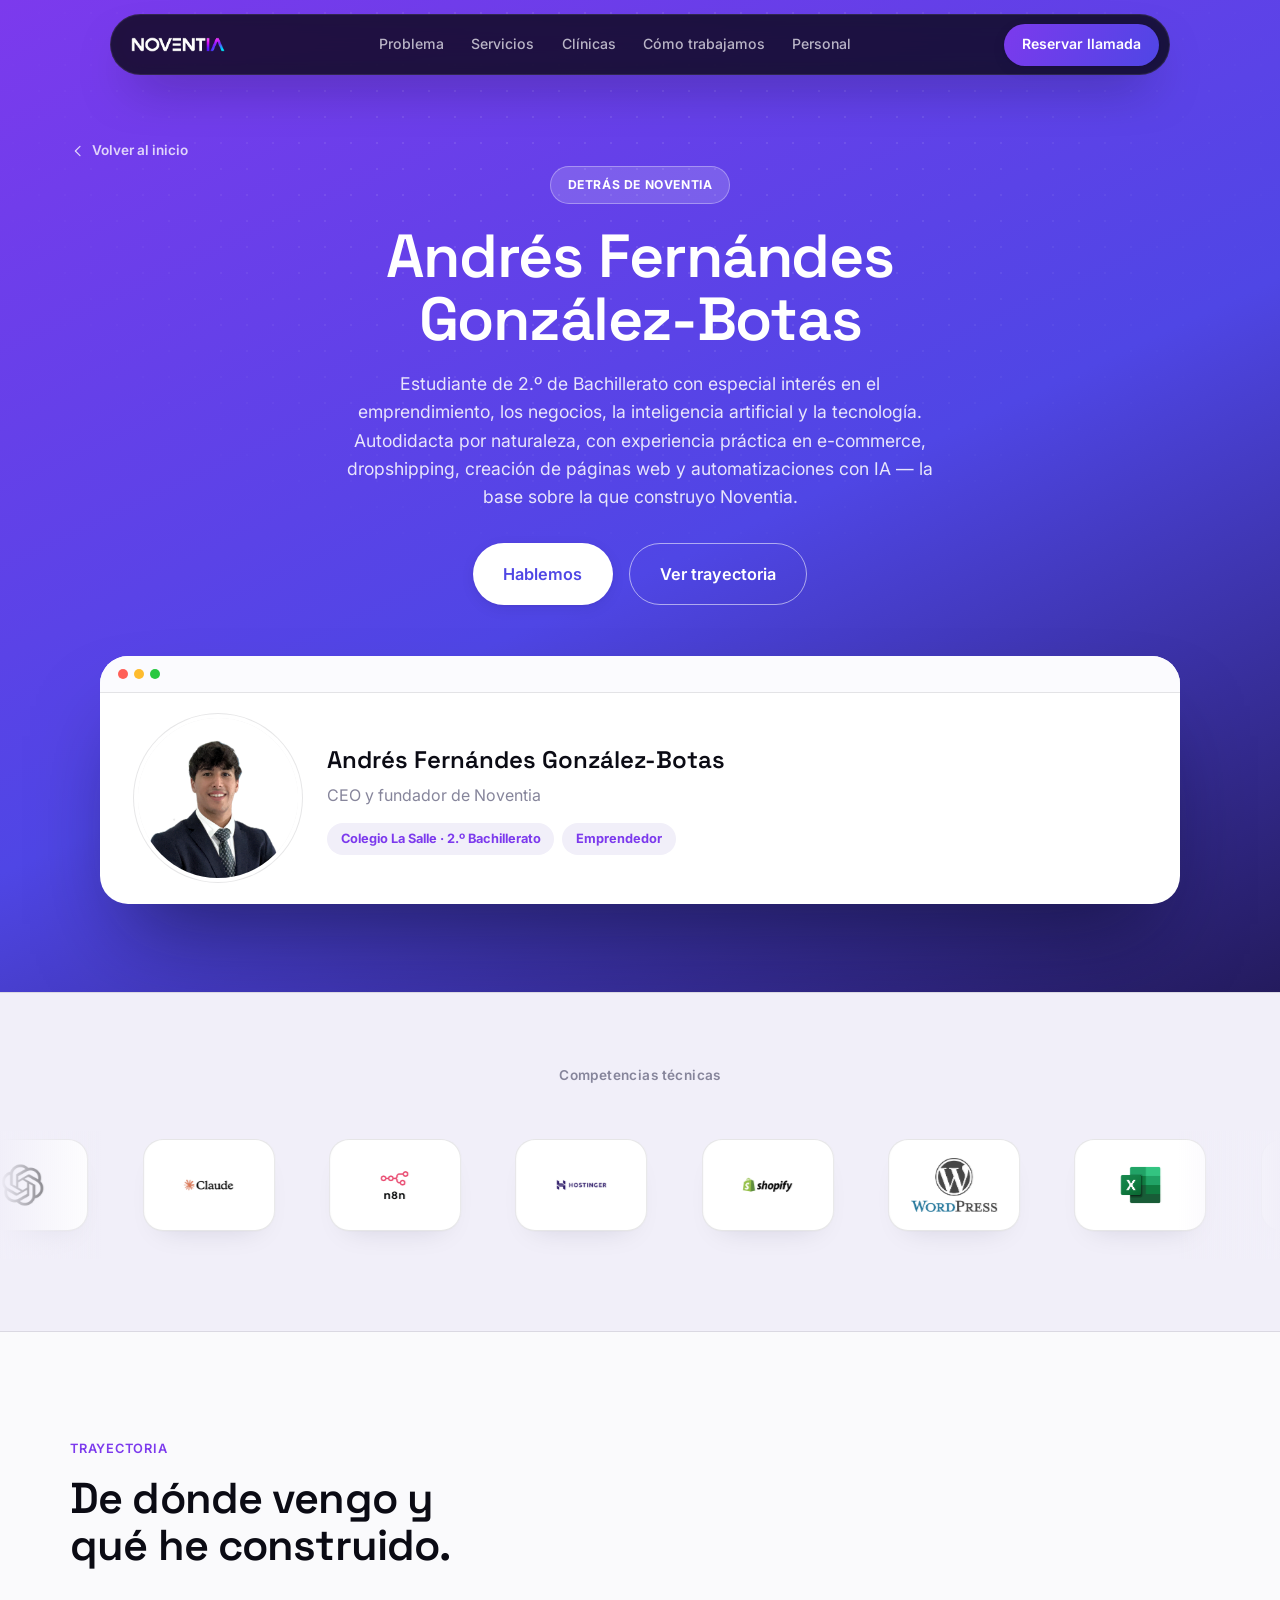
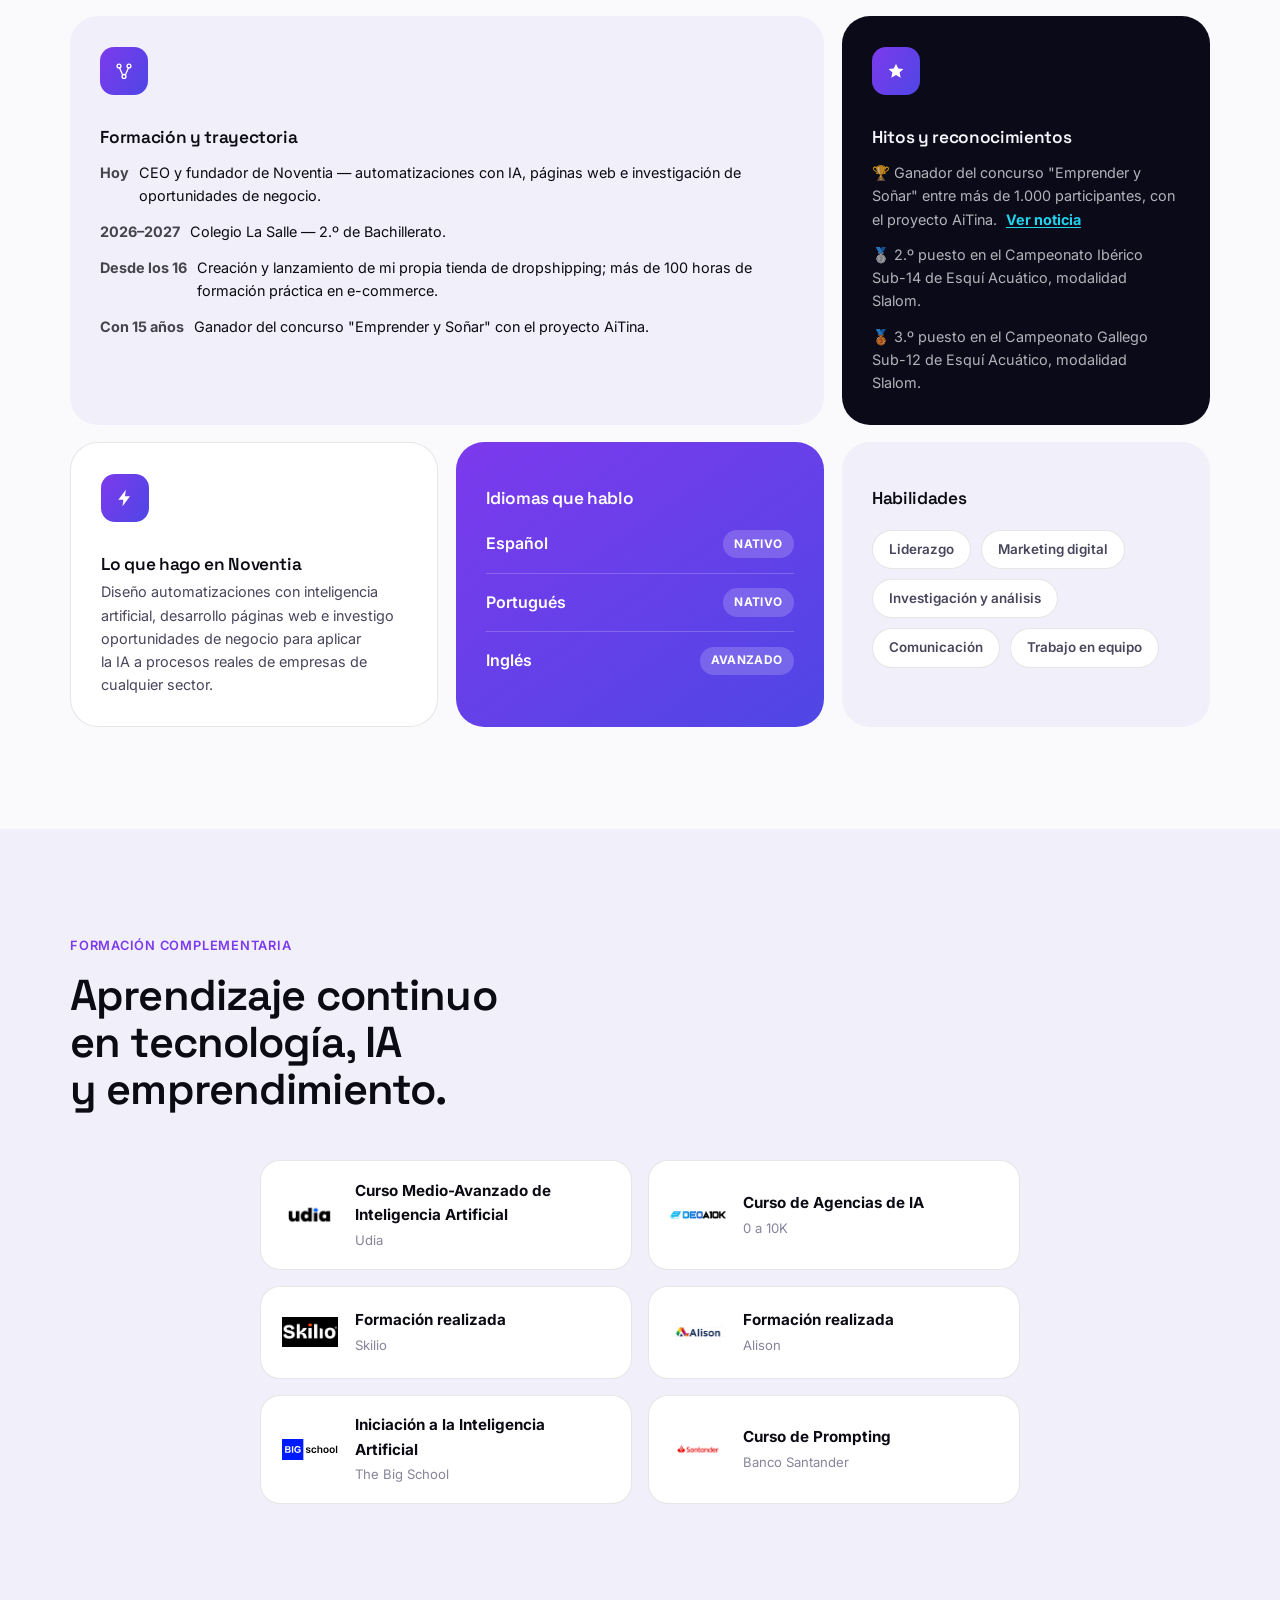
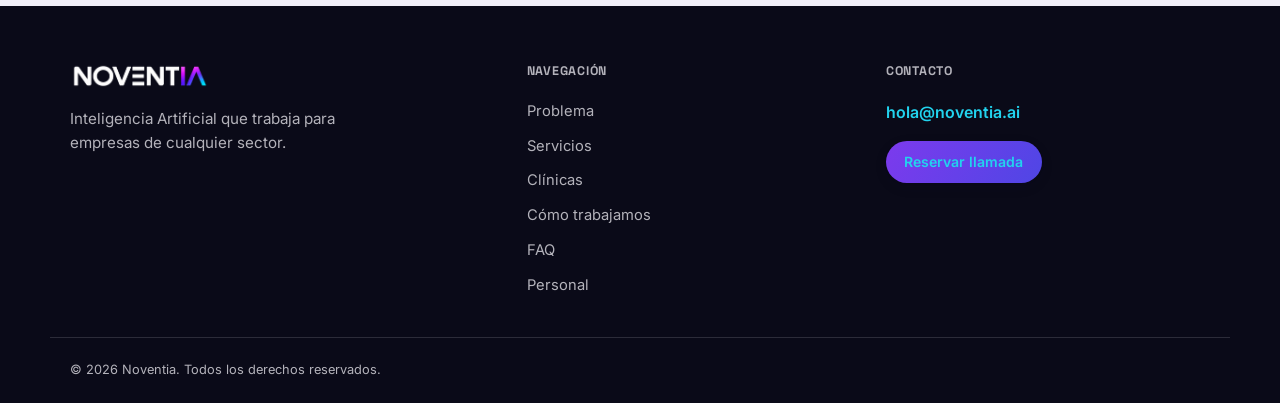
==== noventia-web/persona.html @ 54fa67aa "Add files via upload" ====
<!doctype html>
<html lang="es">
<head>
<meta charset="utf-8">
<meta name="viewport" content="width=device-width, initial-scale=1">
<title>Personal — Noventia</title>
<meta name="description" content="Andrés Fernándes González-Botas, CEO y fundador de Noventia.">
<meta name="theme-color" content="#0A0A18">
<meta name="robots" content="noindex">

<link rel="icon" href="assets/img/logo.png" type="image/png">
<link rel="apple-touch-icon" href="assets/img/logo.png">

<link rel="preconnect" href="https://fonts.googleapis.com">
<link rel="preconnect" href="https://fonts.gstatic.com" crossorigin>
<link rel="stylesheet" href="https://fonts.googleapis.com/css2?family=Space+Grotesk:wght@500;600;700&family=Inter:wght@400;500;600;700&display=swap">

<link rel="stylesheet" href="styles.css?v=20260807">
</head>
<body>
<a class="skip-link" href="#main">Saltar al contenido</a>

<!-- ============ ICON SPRITE ============ -->
<svg xmlns="http://www.w3.org/2000/svg" style="display:none" aria-hidden="true">
  <defs>
    <symbol id="icon-check" viewBox="0 0 24 24"><circle cx="12" cy="12" r="8.3" fill="none" stroke="currentColor" stroke-width="1.6"/><path d="M8 12.4l2.6 2.6L16 9.4" fill="none" stroke="currentColor" stroke-width="1.6" stroke-linecap="round" stroke-linejoin="round"/></symbol>
    <symbol id="icon-user" viewBox="0 0 24 24"><circle cx="12" cy="8.4" r="3.3" fill="none" stroke="currentColor" stroke-width="1.6"/><path d="M4.8 20c1.3-4 4.2-6.1 7.2-6.1s5.9 2.1 7.2 6.1" fill="none" stroke="currentColor" stroke-width="1.6" stroke-linecap="round" stroke-linejoin="round"/></symbol>
    <symbol id="icon-star" viewBox="0 0 24 24"><path d="M12 3.4l2.7 5.7 6.2.6-4.6 4.2 1.3 6.1L12 16.9l-5.6 3.1 1.3-6.1-4.6-4.2 6.2-.6L12 3.4z" fill="currentColor" stroke="none"/></symbol>
    <symbol id="icon-arrow" viewBox="0 0 24 24"><path d="M4.5 12h15M13.5 6l6 6-6 6" fill="none" stroke="currentColor" stroke-width="1.6" stroke-linecap="round" stroke-linejoin="round"/></symbol>
    <symbol id="icon-chevron-left" viewBox="0 0 24 24"><path d="M15 5l-7 7 7 7" fill="none" stroke="currentColor" stroke-width="1.8" stroke-linecap="round" stroke-linejoin="round"/></symbol>
    <symbol id="icon-flow" viewBox="0 0 24 24"><circle cx="6" cy="6" r="2.3" fill="none" stroke="currentColor" stroke-width="1.6"/><circle cx="18" cy="6" r="2.3" fill="none" stroke="currentColor" stroke-width="1.6"/><circle cx="12" cy="18.5" r="2.3" fill="none" stroke="currentColor" stroke-width="1.6"/><path d="M6.6 8.2 10 15.8M17.4 8.2 14 15.8" fill="none" stroke="currentColor" stroke-width="1.6" stroke-linecap="round"/></symbol>
    <symbol id="icon-web" viewBox="0 0 24 24"><rect x="3" y="5" width="18" height="14" rx="2.2" fill="none" stroke="currentColor" stroke-width="1.6"/><path d="M3 9.2h18" stroke="currentColor" stroke-width="1.6"/><circle cx="6.2" cy="7.1" r=".6" fill="currentColor" stroke="none"/><circle cx="8.2" cy="7.1" r=".6" fill="currentColor" stroke="none"/></symbol>
    <symbol id="icon-bolt" viewBox="0 0 24 24"><path d="M13 2 4 14h6l-1 8 9-12h-6l1-8z" fill="currentColor" stroke="none"/></symbol>
    <symbol id="icon-chat" viewBox="0 0 24 24"><path d="M5 4.5h14A1.5 1.5 0 0 1 20.5 6v9a1.5 1.5 0 0 1-1.5 1.5h-8.5L6 20.5V16.5H5A1.5 1.5 0 0 1 3.5 15V6A1.5 1.5 0 0 1 5 4.5z" fill="none" stroke="currentColor" stroke-width="1.6" stroke-linecap="round" stroke-linejoin="round"/></symbol>
    <symbol id="icon-shield" viewBox="0 0 24 24"><path d="M12 3.2 19 6v6c0 4.9-3 8.3-7 9.1-4-.8-7-4.2-7-9.1V6l7-2.8z" fill="none" stroke="currentColor" stroke-width="1.6" stroke-linejoin="round"/><path d="M8.8 12.2 11 14.4l4.2-4.4" fill="none" stroke="currentColor" stroke-width="1.6" stroke-linecap="round" stroke-linejoin="round"/></symbol>
    <symbol id="icon-close" viewBox="0 0 24 24"><path d="M6 6l12 12M18 6 6 18" fill="none" stroke="currentColor" stroke-width="1.8" stroke-linecap="round"/></symbol>
    <symbol id="icon-menu" viewBox="0 0 24 24"><path d="M4 7h16M4 12h16M4 17h16" fill="none" stroke="currentColor" stroke-width="1.8" stroke-linecap="round"/></symbol>
  </defs>
</svg>

<!-- ============ NAV ============ -->
<header class="nav" data-nav>
  <div class="nav-inner">
    <a href="index.html#top" class="nav-logo" aria-label="Noventia — inicio">
      <img src="assets/img/logo-wordmark-transparent.png" alt="Noventia" width="104" height="20">
    </a>
    <nav class="nav-links" aria-label="Navegación principal">
      <a class="nav-link" href="index.html#problema">Problema</a>
      <a class="nav-link" href="index.html#servicios">Servicios</a>
      <a class="nav-link" href="index.html#clinicas">Clínicas</a>
      <a class="nav-link" href="index.html#como-trabajamos">Cómo trabajamos</a>
      <a class="nav-link" href="persona.html">Personal</a>
    </nav>
    <a class="btn btn-primary btn-sm nav-cta" data-magnetic data-magnetic-strength="0.25" href="index.html#contacto">Reservar llamada</a>
    <button class="nav-burger" data-nav-toggle aria-label="Abrir menú" aria-expanded="false" aria-controls="mobile-nav">
      <svg class="icon"><use href="#icon-menu"></use></svg>
    </button>
  </div>
</header>

<div class="mobile-nav" id="mobile-nav" data-mobile-nav aria-hidden="true">
  <button class="mobile-nav-close" data-nav-close aria-label="Cerrar menú">
    <svg class="icon"><use href="#icon-close"></use></svg>
  </button>
  <nav aria-label="Navegación móvil">
    <a href="index.html#problema">Problema</a>
    <a href="index.html#servicios">Servicios</a>
    <a href="index.html#clinicas">Clínicas</a>
    <a href="index.html#como-trabajamos">Cómo trabajamos</a>
    <a href="persona.html">Personal</a>
    <a class="btn btn-primary" href="index.html#contacto">Reservar una llamada</a>
  </nav>
</div>

<main id="main">

<!-- ============ PERSONA HERO (estilo producto SaaS) ============ -->
<section class="persona-hero-tech" id="top">
  <div class="container">
    <a class="persona-back" href="index.html#top">
      <svg class="icon"><use href="#icon-chevron-left"></use></svg>
      Volver al inicio
    </a>

    <div class="persona-hero-copy" data-reveal>
      <span class="pill-badge-light">Detrás de Noventia</span>
      <h1 class="persona-name-tech">Andrés Fernándes González-Botas</h1>
      <p class="persona-bio-tech">
        Estudiante de 2.º de Bachillerato con especial interés en el emprendimiento, los negocios,
        la inteligencia artificial y la tecnología. Autodidacta por naturaleza, con experiencia práctica
        en e-commerce, dropshipping, creación de páginas web y automatizaciones con IA — la base sobre la que construyo Noventia.
      </p>
      <div class="persona-hero-actions-tech">
        <a class="btn btn-white btn-lg" data-magnetic data-magnetic-strength="0.2" href="index.html#contacto">Hablemos</a>
        <a class="btn btn-white-outline btn-lg" href="#trayectoria">Ver trayectoria</a>
      </div>
    </div>

    <!-- Mock card: tarjeta de producto con avatar y datos, como un screenshot de dashboard -->
    <div class="mock-card" data-reveal>
      <div class="mock-card-bar">
        <span class="mock-dot mock-dot-red"></span>
        <span class="mock-dot mock-dot-yellow"></span>
        <span class="mock-dot mock-dot-green"></span>
      </div>
      <div class="mock-card-body">
        <div class="mock-avatar">
          <img src="assets/img/founder-avatar-real.png" alt="Andrés Fernándes González-Botas" width="210" height="210">
        </div>
        <div>
          <p class="mock-profile-name">Andrés Fernándes González-Botas</p>
          <p class="mock-profile-role">CEO y fundador de Noventia</p>
          <div class="mock-tag-row">
            <span class="mock-tag">Colegio La Salle · 2.º Bachillerato</span>
            <span class="mock-tag">Emprendedor</span>
          </div>
        </div>
      </div>
    </div>
  </div>
</section>

<!-- ============ HABILIDADES ============ -->
<section class="logo-section">
  <div class="container">
    <p class="logo-strip-title" data-reveal>Competencias técnicas</p>
  </div>
  <div class="reviews-marquee-wrap" data-reviews-wrap>
    <div class="reviews-marquee-track" data-reviews-track>
      <span class="tool-logo-chip"><img src="assets/img/logo-chatgpt.webp" alt="ChatGPT" loading="lazy"></span>
      <span class="tool-logo-chip"><img src="assets/img/logo-claude.png" alt="Claude" loading="lazy"></span>
      <span class="tool-logo-chip"><img src="assets/img/logo-n8n.png" alt="n8n" loading="lazy"></span>
      <span class="tool-logo-chip"><img src="assets/img/logo-hostinger.png" alt="Hostinger" loading="lazy"></span>
      <span class="tool-logo-chip"><img src="assets/img/logo-shopify.png" alt="Shopify" loading="lazy"></span>
      <span class="tool-logo-chip"><img src="assets/img/logo-wordpress.png" alt="WordPress" loading="lazy"></span>
      <span class="tool-logo-chip"><img src="assets/img/logo-excel.png" alt="Microsoft Excel" loading="lazy"></span>
      <span class="tool-logo-chip"><img src="assets/img/logo-python.webp" alt="Python" loading="lazy"></span>
      <span class="tool-logo-chip"><img src="assets/img/logo-make.jpg" alt="Make" loading="lazy"></span>
      <span class="tool-logo-chip"><img src="assets/img/logo-autods.png" alt="AutoDS" loading="lazy"></span>
      <span class="tool-logo-chip"><img src="assets/img/logo-youtube-auto.png" alt="YouTube Automation" loading="lazy"></span>
    </div>
  </div>
</section>

<!-- ============ TRAYECTORIA + HITOS (bento grid) ============ -->
<section class="section" id="trayectoria">
  <div class="container">
    <div class="section-head" data-reveal>
      <p class="eyebrow">Trayectoria</p>
      <h2>De dónde vengo y qué he construido.</h2>
    </div>

    <div class="bento-grid">
      <article class="bento-card bento-card-light bento-card-span2" data-reveal>
        <span class="service-icon"><svg class="icon"><use href="#icon-flow"></use></svg></span>
        <h3>Formación y trayectoria</h3>
        <ul class="bento-list">
          <li><span class="bento-date">Hoy</span><span>CEO y fundador de Noventia — automatizaciones con IA, páginas web e investigación de oportunidades de negocio.</span></li>
          <li><span class="bento-date">2026–2027</span><span>Colegio La Salle — 2.º de Bachillerato.</span></li>
          <li><span class="bento-date">Desde los 16</span><span>Creación y lanzamiento de mi propia tienda de dropshipping; más de 100 horas de formación práctica en e-commerce.</span></li>
          <li><span class="bento-date">Con 15 años</span><span>Ganador del concurso "Emprender y Soñar" con el proyecto AiTina.</span></li>
        </ul>
      </article>

      <article class="bento-card bento-card-dark" data-reveal>
        <span class="service-icon"><svg class="icon"><use href="#icon-star"></use></svg></span>
        <h3>Hitos y reconocimientos</h3>
        <ul class="bento-list">
          <li><span>🏆 Ganador del concurso "Emprender y Soñar" entre más de 1.000 participantes, con el proyecto AiTina. <a class="hito-link" href="https://www.elcorreogallego.es/santiago/2025/05/15/alumnos-cluny-santiago-ganan-concurso-emprendimiento-117407046.html" target="_blank" rel="noopener">Ver noticia</a></span></li>
          <li><span>🥈 2.º puesto en el Campeonato Ibérico Sub-14 de Esquí Acuático, modalidad Slalom.</span></li>
          <li><span>🥉 3.º puesto en el Campeonato Gallego Sub-12 de Esquí Acuático, modalidad Slalom.</span></li>
        </ul>
      </article>

      <article class="bento-card bento-card-white" data-reveal>
        <span class="service-icon"><svg class="icon"><use href="#icon-bolt"></use></svg></span>
        <h3>Lo que hago en Noventia</h3>
        <p>Diseño automatizaciones con inteligencia artificial, desarrollo páginas web e investigo oportunidades de negocio para aplicar la IA a procesos reales de empresas de cualquier sector.</p>
      </article>

      <article class="bento-card bento-card-accent" data-reveal>
        <h3>Idiomas que hablo</h3>
        <div class="lang-list">
          <div class="lang-item">
            <span class="lang-name">Español</span>
            <span class="lang-level">Nativo</span>
          </div>
          <div class="lang-item">
            <span class="lang-name">Portugués</span>
            <span class="lang-level">Nativo</span>
          </div>
          <div class="lang-item">
            <span class="lang-name">Inglés</span>
            <span class="lang-level">Avanzado</span>
          </div>
        </div>
      </article>

      <article class="bento-card bento-card-light" data-reveal>
        <h3>Habilidades</h3>
        <div class="skill-pill-row skill-pill-row-inline">
          <span class="skill-pill">Liderazgo</span>
          <span class="skill-pill">Marketing digital</span>
          <span class="skill-pill">Investigación y análisis</span>
          <span class="skill-pill">Comunicación</span>
          <span class="skill-pill">Trabajo en equipo</span>
        </div>
      </article>
    </div>
  </div>
</section>

<!-- ============ FORMACIÓN COMPLEMENTARIA ============ -->
<section class="section section-alt" id="formacion">
  <div class="container">
    <div class="section-head" data-reveal>
      <p class="eyebrow">Formación complementaria</p>
      <h2>Aprendizaje continuo en tecnología, IA y emprendimiento.</h2>
    </div>

    <div class="formacion-list">
      <div class="formacion-item" data-reveal>
        <span class="formacion-logo"><img src="assets/img/logo-udia.jpg" alt="Udia" loading="lazy"></span>
        <div class="formacion-text">
          <strong>Curso Medio-Avanzado de Inteligencia Artificial</strong>
          <span>Udia</span>
        </div>
      </div>
      <div class="formacion-item" data-reveal>
        <span class="formacion-logo"><img src="assets/img/logo-0a10k.png" alt="0 a 10K" loading="lazy"></span>
        <div class="formacion-text">
          <strong>Curso de Agencias de IA</strong>
          <span>0 a 10K</span>
        </div>
      </div>
      <div class="formacion-item" data-reveal>
        <span class="formacion-logo"><img src="assets/img/logo-skilio.jpg" alt="Skilio" loading="lazy"></span>
        <div class="formacion-text">
          <strong>Formación realizada</strong>
          <span>Skilio</span>
        </div>
      </div>
      <div class="formacion-item" data-reveal>
        <span class="formacion-logo"><img src="assets/img/logo-alison.jpg" alt="Alison" loading="lazy"></span>
        <div class="formacion-text">
          <strong>Formación realizada</strong>
          <span>Alison</span>
        </div>
      </div>
      <div class="formacion-item" data-reveal>
        <span class="formacion-logo"><img src="assets/img/logo-bigschool.svg" alt="The Big School" loading="lazy"></span>
        <div class="formacion-text">
          <strong>Iniciación a la Inteligencia Artificial</strong>
          <span>The Big School</span>
        </div>
      </div>
      <div class="formacion-item" data-reveal>
        <span class="formacion-logo"><img src="assets/img/logo-santander.jpg" alt="Banco Santander" loading="lazy"></span>
        <div class="formacion-text">
          <strong>Curso de Prompting</strong>
          <span>Banco Santander</span>
        </div>
      </div>
    </div>
  </div>
</section>

</main>

<!-- ============ FOOTER ============ -->
<footer class="footer">
  <div class="container footer-inner">
    <div class="footer-brand">
      <img src="assets/img/logo-wordmark-transparent.png" alt="Noventia" width="120" height="23">
      <p>Inteligencia Artificial que trabaja para empresas de cualquier sector.</p>
    </div>
    <div class="footer-col">
      <p class="footer-col-title">Navegación</p>
      <nav class="footer-links" aria-label="Enlaces del footer">
        <a href="index.html#problema">Problema</a>
        <a href="index.html#servicios">Servicios</a>
        <a href="index.html#clinicas">Clínicas</a>
        <a href="index.html#como-trabajamos">Cómo trabajamos</a>
        <a href="index.html#faq">FAQ</a>
        <a href="persona.html">Personal</a>
      </nav>
    </div>
    <div class="footer-col">
      <p class="footer-col-title">Contacto</p>
      <div class="footer-contact">
        <a href="mailto:hola@noventia.ai">hola@noventia.ai</a>
        <a class="btn btn-primary btn-sm footer-cta" href="index.html#contacto">Reservar llamada</a>
      </div>
    </div>
  </div>
  <div class="container footer-bottom">
    <p>© 2026 Noventia. Todos los derechos reservados.</p>
  </div>
</footer>

<script defer src="lib/gsap.min.js"></script>
<script defer src="lib/ScrollTrigger.min.js"></script>
<script defer src="lib/manifest.js"></script>
<script defer src="main.js?v=20260807"></script>
</body>
</html>
---- noventia-web/styles.css ----
/* =============================================================
   1. Tokens
   ============================================================= */
:root {
  --navy:        #0A0A18;
  --navy-2:      #14142B;
  --navy-3:      #1D1D3A;
  --bg:          #FAFAFC;
  --bg-2:        #F1EFF9;
  --paper:       #FFFFFF;
  --ink:         #0B0B14;
  --ink-soft:    #47465C;
  --ink-mute:    #86859B;
  --on-dark:     #F5F4FA;
  --on-dark-soft: rgba(245,244,250,0.72);
  --line:        rgba(10,10,24,0.10);
  --line-dark:   rgba(245,244,250,0.14);

  --glass:        rgba(255,255,255,0.55);
  --glass-strong: rgba(255,255,255,0.78);
  --glass-border: rgba(255,255,255,0.65);
  --glass-dark:        rgba(255,255,255,0.06);
  --glass-dark-border: rgba(255,255,255,0.14);

  --grad-1: #C026D3;
  --grad-2: #7C3AED;
  --grad-3: #4F46E5;
  --grad-4: #22D3EE;
  --accent:   #7C3AED;
  --accent-2: #22D3EE;
  --gradient-cta: linear-gradient(120deg, var(--grad-2), var(--grad-3));
  --gradient-text: linear-gradient(90deg, var(--grad-1), var(--grad-2), var(--grad-3), var(--grad-4));

  --radius-sm: 12px;
  --radius: 20px;
  --radius-lg: 28px;
  --radius-full: 999px;

  --sans: "Inter", -apple-system, BlinkMacSystemFont, "Segoe UI", system-ui, sans-serif;
  --display: "Space Grotesk", var(--sans);

  --ease-out:  cubic-bezier(0.16, 1, 0.3, 1);
  --ease-in:   cubic-bezier(0.7, 0, 0.84, 0);
  --ease-soft: cubic-bezier(0.25, 0.46, 0.45, 0.94);
  --ease-bounce: cubic-bezier(0.34, 1.56, 0.64, 1);

  --container: 1180px;
  --nav-h: 92px;
}

/* =============================================================
   2. Reset & base
   ============================================================= */
*, *::before, *::after { box-sizing: border-box; margin: 0; }
html {
  -webkit-text-size-adjust: 100%;
  tab-size: 2;
  scroll-behavior: smooth;
  scroll-padding-top: var(--nav-h);
}
body {
  font-family: var(--sans);
  font-size: 16px;
  line-height: 1.6;
  color: var(--ink);
  background: var(--bg);
  -webkit-font-smoothing: antialiased;
  -moz-osx-font-smoothing: grayscale;
  text-rendering: optimizeLegibility;
  overflow-x: clip;
  overscroll-behavior-y: none;
}
img, svg, video { display: block; max-width: 100%; }
img { height: auto; }
button { font: inherit; color: inherit; cursor: pointer; border: 0; background: none; }
a { color: inherit; text-decoration: none; }
p { text-wrap: pretty; }
h1, h2, h3, h4 {
  font-family: var(--display);
  text-wrap: balance;
  line-height: 1.08;
  letter-spacing: -0.02em;
  font-weight: 600;
}
ul { list-style: none; padding: 0; }
::selection { background: var(--accent); color: #fff; }

:focus-visible {
  outline: 2px solid var(--accent);
  outline-offset: 3px;
  border-radius: 4px;
}

/* =============================================================
   3. Utilities
   ============================================================= */
.container {
  width: 100%;
  max-width: var(--container);
  margin-inline: auto;
  padding-inline: 1.25rem;
}
.container-narrow { max-width: 760px; }

.skip-link {
  position: fixed; top: -100px; left: 1rem;
  padding: .7rem 1.1rem; background: var(--navy); color: #fff;
  z-index: 9999; border-radius: 10px; font-weight: 600;
  transition: top .3s var(--ease-out);
}
.skip-link:focus { top: 1rem; }

.icon { width: 20px; height: 20px; flex-shrink: 0; }
.icon-sm { width: 15px; height: 15px; }
.icon-lg { width: 34px; height: 34px; }

.text-gradient {
  background: var(--gradient-text);
  background-size: 200% auto;
  -webkit-background-clip: text; background-clip: text;
  color: transparent;
}

.grid { display: grid; gap: 1.1rem; }
.grid > * { min-width: 0; }
.grid-2 { grid-template-columns: minmax(0, 1fr); }
.grid-3 { grid-template-columns: minmax(0, 1fr); }
.grid-4 { grid-template-columns: minmax(0, 1fr); }
.grid-5 { grid-template-columns: minmax(0, 1fr); }
@media (min-width: 540px) {
  .grid-2 { grid-template-columns: repeat(2, 1fr); }
  .grid-4 { grid-template-columns: repeat(2, 1fr); }
  .grid-5 { grid-template-columns: repeat(2, 1fr); }
}
@media (min-width: 960px) {
  .grid-3 { grid-template-columns: repeat(3, 1fr); }
  .grid-4 { grid-template-columns: repeat(4, 1fr); }
  .grid-5 { grid-template-columns: repeat(3, 1fr); }
}
@media (min-width: 1280px) {
  .grid-5 { grid-template-columns: repeat(5, 1fr); }
}

.split { display: grid; grid-template-columns: minmax(0, 1fr); gap: 2.5rem; align-items: center; }
.split-visual { position: relative; }
@media (min-width: 960px) {
  .split { grid-template-columns: 1fr 1fr; gap: 4rem; }
}
.split-copy, .split-visual { min-width: 0; }

/* =============================================================
   4. Typography
   ============================================================= */
.eyebrow {
  display: inline-flex; align-items: center; gap: .5rem;
  font-size: .8rem; font-weight: 600; letter-spacing: .06em;
  text-transform: uppercase; color: var(--accent);
  margin-bottom: 1rem;
}
.eyebrow-dark { color: var(--accent-2); }

h1.hero-title { font-size: clamp(2.4rem, 5.6vw, 4.4rem); max-width: 16ch; }
.section-head h2 { font-size: clamp(1.9rem, 3.4vw, 2.7rem); max-width: 20ch; }
.section-head { max-width: 760px; margin-bottom: 3rem; }
.section-intro { margin-top: 1.1rem; color: var(--ink-soft); font-size: 1.08rem; max-width: 56ch; }
.text-on-dark { color: var(--on-dark); }
.text-on-dark-soft { color: var(--on-dark-soft); }

.link-arrow {
  display: inline-flex; align-items: center; gap: .5rem;
  font-weight: 600; color: var(--accent); margin-top: 1.4rem;
}
.link-arrow .icon { transition: transform .35s var(--ease-out); }
.link-arrow:hover .icon { transform: translateX(4px); }

/* =============================================================
   5. Components
   ============================================================= */

/* Buttons */
.btn {
  display: inline-flex; align-items: center; justify-content: center; gap: .55rem;
  padding: .85rem 1.5rem; border-radius: var(--radius-full);
  font-weight: 600; font-size: .96rem; white-space: nowrap;
  box-shadow: 0 4px 14px rgba(20,10,50,0.08), 0 1px 3px rgba(20,10,50,0.06);
  transition: transform .45s var(--ease-soft), box-shadow .45s var(--ease-soft), background .3s;
}
.btn:hover { transform: translateY(-3px); }
.btn:active { transform: translateY(-1px); transition-duration: .12s; }

.btn-primary {
  background: var(--gradient-cta); color: #fff;
}
.btn-primary:hover {
  box-shadow: 0 20px 40px -8px rgba(124,58,237,0.45), 0 8px 18px rgba(124,58,237,0.25);
}
.btn-ghost {
  background: var(--glass); color: var(--ink);
  border: 1px solid var(--line);
  box-shadow: none;
}
.btn-ghost:hover { background: var(--glass-strong); box-shadow: 0 10px 24px rgba(20,10,50,0.08); }
.btn-lg { padding: 1.05rem 1.9rem; font-size: 1.02rem; }
.btn-sm { padding: .6rem 1.15rem; font-size: .88rem; }
.btn-block { width: 100%; }

/* Magnetic wrapper */
.has-magnetic { display: inline-flex; position: relative; isolation: isolate; }
.magnetic-inner {
  display: inline-flex; align-items: center; justify-content: center; gap: inherit;
  will-change: transform;
  transition: transform .8s var(--ease-soft);
}

/* Glass card */
.glass-card {
  position: relative;
  background: var(--glass-strong);
  border: 1px solid var(--glass-border);
  border-radius: var(--radius);
  padding: 1.9rem;
  box-shadow: 0 1px 1px rgba(20,10,50,0.03), 0 20px 44px -20px rgba(20,10,50,0.18);
  transition: transform .5s var(--ease-soft), box-shadow .5s var(--ease-soft);
}
@supports (backdrop-filter: blur(20px)) {
  .glass-card {
    background: var(--glass);
    backdrop-filter: blur(20px) saturate(180%);
    -webkit-backdrop-filter: blur(20px) saturate(180%);
  }
}
.glass-card:hover {
  transform: translateY(-5px);
  box-shadow: 0 1px 1px rgba(20,10,50,0.04), 0 30px 60px -20px rgba(124,58,237,0.28);
}
.glass-card h3 { font-size: 1.18rem; margin-bottom: .55rem; }
.glass-card p { color: var(--ink-soft); font-size: .97rem; }

.service-icon {
  display: inline-flex; align-items: center; justify-content: center;
  width: 48px; height: 48px; border-radius: 14px;
  background: var(--gradient-cta); color: #fff;
  margin-bottom: 1.1rem;
}

.badge-star {
  display: inline-flex; align-items: center; gap: .4rem;
  padding: .35rem .7rem; border-radius: var(--radius-full);
  font-size: .74rem; font-weight: 700; letter-spacing: .02em;
  background: var(--gradient-cta); color: #fff;
  margin-bottom: 1rem;
}
.service-card-flagship { border: 1px solid rgba(124,58,237,0.35); }
.service-card-flagship .link-arrow { margin-top: 1rem; }

.check-list { display: grid; grid-template-columns: minmax(0, 1fr); gap: .8rem; margin-top: 1.6rem; }
@media (min-width: 540px) { .check-list { grid-template-columns: repeat(2, minmax(0, 1fr)); } }
.check-list li { display: flex; align-items: center; gap: .55rem; font-size: .92rem; font-weight: 500; }
.check-list .icon { color: #16A34A; flex-shrink: 0; }
.split-actions { display: flex; flex-wrap: wrap; align-items: center; gap: 1.4rem; margin-top: 1.8rem; }
.split-actions .link-arrow { margin-top: 0; }

/* Sector grid (escalabilidad — "Más allá de las clínicas dentales") */
.sector-card {
  display: flex; flex-direction: column; align-items: center; text-align: center;
  padding: 1.9rem 1.4rem; gap: .2rem; min-height: auto;
}
.sector-card .service-icon { margin-bottom: .6rem; width: 44px; height: 44px; }
.sector-card h3 { font-size: 1rem; margin-bottom: 0; }
.sector-card-cta {
  justify-content: center; background: var(--bg-2);
  border: 1px dashed var(--line);
  box-shadow: none;
}
@supports (backdrop-filter: blur(20px)) { .sector-card-cta { background: var(--bg-2); backdrop-filter: none; } }
.sector-card-cta h3 { color: var(--ink-soft); }
.sector-card-cta .link-arrow { margin-top: .6rem; }

.pill {
  display: inline-flex; align-items: center; gap: .4rem;
  padding: .4rem .8rem; border-radius: var(--radius-full);
  font-size: .8rem; font-weight: 600;
  background: rgba(34,211,238,0.12); color: #0E7A8C;
  border: 1px solid rgba(34,211,238,0.28);
}

/* =============================================================
   6. Nav
   ============================================================= */
.nav {
  position: fixed; top: 14px; left: 50%; transform: translateX(-50%); z-index: 200;
  width: calc(100% - 2rem); max-width: 1060px;
}
.nav-inner {
  display: flex; align-items: center; justify-content: space-between; gap: 1.2rem;
  padding: .55rem .6rem .55rem 1.15rem;
  border-radius: var(--radius-full);
  background: rgba(10,10,24,0.82);
  border: 1px solid rgba(255,255,255,0.09);
  box-shadow: 0 24px 50px -22px rgba(10,10,24,0.55);
  transition: box-shadow .4s var(--ease-out), background-color .4s var(--ease-out);
}
@supports (backdrop-filter: blur(16px)) {
  .nav-inner { backdrop-filter: blur(16px) saturate(160%); -webkit-backdrop-filter: blur(16px) saturate(160%); }
}
.nav.is-scrolled .nav-inner {
  background: rgba(8,8,18,0.94);
  box-shadow: 0 28px 60px -18px rgba(10,10,24,0.65);
}
.nav-logo img { display: block; height: 19px; width: auto; }
.nav-links { display: none; align-items: center; gap: 1.7rem; }
.nav-link { position: relative; font-size: .88rem; font-weight: 500; color: var(--on-dark-soft); padding: .3rem 0; white-space: nowrap; }
.nav-link::after {
  content: ""; position: absolute; left: 0; right: 0; bottom: -2px;
  height: 2px; background: var(--gradient-cta);
  transform: scaleX(0); transform-origin: right;
  transition: transform .4s var(--ease-out);
  border-radius: 2px;
}
.nav-link:hover { color: var(--on-dark); }
.nav-link:hover::after { transform: scaleX(1); transform-origin: left; }
.nav-cta { display: none; }
.nav-burger { display: grid; place-items: center; width: 36px; height: 36px; color: var(--on-dark); flex-shrink: 0; }
@media (min-width: 960px) {
  .nav-links { display: flex; }
  .nav-cta { display: inline-flex; }
  .nav-burger { display: none; }
}

.mobile-nav {
  position: fixed; inset: 0; z-index: 300;
  background: var(--navy); color: var(--on-dark);
  display: grid; place-items: center;
  clip-path: inset(0 0 100% 0);
  transition: clip-path .6s var(--ease-soft);
}
.mobile-nav[data-open="true"] { clip-path: inset(0); }
.mobile-nav nav { display: flex; flex-direction: column; align-items: center; gap: 1.6rem; }
.mobile-nav a { font-family: var(--display); font-size: 1.6rem; font-weight: 600; }
.mobile-nav .btn { margin-top: 1rem; }
.mobile-nav-close { position: absolute; top: 1.4rem; right: 1.4rem; width: 44px; height: 44px; display: grid; place-items: center; color: var(--on-dark); }
@media (min-width: 960px) { .mobile-nav { display: none; } }

/* =============================================================
   7. Sections — shared
   ============================================================= */
.section { padding-block: clamp(4rem, 8vw, 7rem); position: relative; }
.section-alt { background: var(--bg-2); }
.section-dark {
  background: var(--navy);
  color: var(--on-dark);
  position: relative;
  overflow: clip;
  isolation: isolate;
}

/* =============================================================
   8. Hero
   ============================================================= */
.hero {
  position: relative;
  padding-top: calc(var(--nav-h) + clamp(3rem, 8vh, 6rem));
  padding-bottom: clamp(3rem, 8vh, 6rem);
  overflow: clip;
  isolation: isolate;
}
.hero-mesh {
  position: absolute; inset: -15% -10% -10% -10%; z-index: -2;
  background:
    radial-gradient(38% 42% at 18% 22%, rgba(192,38,211,0.20), transparent 65%),
    radial-gradient(42% 46% at 82% 18%, rgba(79,70,229,0.20), transparent 65%),
    radial-gradient(40% 40% at 55% 85%, rgba(34,211,238,0.16), transparent 65%);
  filter: blur(60px) saturate(140%);
  animation: meshShift 26s ease-in-out infinite;
}
@keyframes meshShift {
  0%, 100% { transform: translate3d(0,0,0) rotate(0deg) scale(1); }
  50%      { transform: translate3d(-1.5%, 1.5%, 0) rotate(6deg) scale(1.06); }
}
.hero-grid {
  position: absolute; inset: 0; z-index: -1;
  background-image: radial-gradient(rgba(10,10,24,0.09) 1px, transparent 1px);
  background-size: 26px 26px;
  mask-image: radial-gradient(ellipse 70% 55% at 50% 25%, black 30%, transparent 75%);
  opacity: .5;
}
.hero-inner { display: grid; grid-template-columns: minmax(0, 1fr); gap: 3rem; align-items: center; }
@media (min-width: 960px) { .hero-inner { grid-template-columns: 1.05fr .95fr; gap: 2.5rem; } }
.hero-copy { min-width: 0; }

.hero-sub { margin-top: 1.3rem; font-size: 1.12rem; color: var(--ink-soft); max-width: 46ch; }
.hero-actions { display: flex; flex-wrap: wrap; gap: 1rem; margin-top: 2rem; }
.hero-trust { margin-top: 1.4rem; font-size: .85rem; color: var(--ink-mute); }

.hero-visual { display: flex; justify-content: center; min-width: 0; }
.call-card { width: 100%; max-width: 400px; min-width: 0; padding: 1.4rem; }
.call-card-head {
  display: flex; align-items: center; gap: .55rem;
  font-size: .82rem; font-weight: 600; color: var(--ink-soft);
  padding-bottom: 1rem; margin-bottom: 1rem; border-bottom: 1px solid var(--line);
}
.call-dot { width: 8px; height: 8px; border-radius: 50%; background: #22C55E; box-shadow: 0 0 0 3px rgba(34,197,94,0.2); }
.call-transcript { display: flex; flex-direction: column; gap: .75rem; }
.bubble { display: flex; align-items: flex-end; gap: .5rem; max-width: 88%; }
.bubble p {
  font-size: .86rem; line-height: 1.4; padding: .6rem .85rem; border-radius: 14px;
  color: var(--ink);
}
.bubble-avatar {
  flex-shrink: 0; width: 24px; height: 24px; border-radius: 50%;
  display: grid; place-items: center; font-size: .65rem; font-weight: 700; color: #fff;
  object-fit: cover;
}
.bubble-ai .bubble-avatar { background: #fff; padding: 4px; box-shadow: inset 0 0 0 1px var(--line); }
.bubble-ai .bubble-avatar img { width: 100%; height: 100%; object-fit: contain; }
.bubble-ai p { background: var(--bg-2); border-bottom-left-radius: 4px; }
.bubble-user { align-self: flex-end; flex-direction: row-reverse; margin-left: auto; }
.bubble-user .bubble-avatar { background: var(--navy); }
.bubble-user p { background: rgba(124,58,237,0.1); border-bottom-right-radius: 4px; }
.call-card-foot { display: flex; flex-wrap: wrap; gap: .5rem; margin-top: 1.1rem; padding-top: 1rem; border-top: 1px solid var(--line); }
.pill-ok { color: #157A4A; background: rgba(34,197,94,0.12); border-color: rgba(34,197,94,0.28); }

/* Hero flow mockup (generic automation pipeline) */
.flow-card { width: 100%; max-width: 400px; min-width: 0; padding: 1.6rem 1.6rem 1.8rem; }
.flow-step { display: flex; align-items: center; gap: 1rem; }
.flow-step div { display: flex; flex-direction: column; gap: .15rem; }
.flow-step strong { font-size: .92rem; font-weight: 600; color: var(--ink); }
.flow-step span { font-size: .78rem; color: var(--ink-mute); }
.flow-icon {
  flex-shrink: 0; width: 42px; height: 42px; border-radius: 12px;
  display: grid; place-items: center;
  background: var(--bg-2); color: var(--ink-soft);
}
.flow-icon-accent { background: var(--gradient-cta); color: #fff; }
.flow-step-center strong { background: var(--gradient-text); background-size: 220% auto; -webkit-background-clip: text; background-clip: text; color: transparent; }
.flow-connector {
  display: block; width: 2px; height: 26px; margin-left: 21px;
  background: repeating-linear-gradient(180deg, var(--line) 0 4px, transparent 4px 8px);
}

/* =============================================================
   8b. Logo strip ("Empresas que ya han confiado")
   ============================================================= */
.logo-section { padding-block: clamp(3rem, 6vw, 4.5rem); background: var(--bg-2); border-block: 1px solid var(--line); }
.logo-strip-title { text-align: center; font-size: .85rem; font-weight: 600; color: var(--ink-mute); letter-spacing: .03em; margin-bottom: 2.6rem; }
.logo-strip {
  display: flex; flex-wrap: wrap; justify-content: center; align-items: center;
  gap: 2.8rem clamp(2.4rem, 6vw, 4.5rem);
  max-width: 920px; margin-inline: auto;
}
.logo-chip {
  display: flex; align-items: center; justify-content: center;
  width: 168px; height: 92px; padding: 1.1rem 1.4rem;
  background: #fff; border-radius: var(--radius); border: 1px solid var(--line);
  box-shadow: 0 1px 1px rgba(20,10,50,0.02), 0 14px 30px -18px rgba(20,10,50,0.15);
  transition: transform .4s var(--ease-soft), box-shadow .4s var(--ease-soft);
}
.logo-chip:hover { transform: translateY(-3px); box-shadow: 0 20px 40px -16px rgba(124,58,237,0.22); }
.logo-chip-transparent { background: transparent; border: none; box-shadow: none; }
.logo-chip-transparent:hover { box-shadow: none; }
.logo-chip img {
  max-width: 100%; max-height: 100%; object-fit: contain;
  filter: grayscale(1) opacity(0.7);
  transition: filter .4s var(--ease-out);
}
.logo-chip:hover img { filter: grayscale(0) opacity(1); }

/* =============================================================
   9. Split section
   ============================================================= */
.split-copy h2 { margin-top: .4rem; margin-bottom: 1.1rem; }
.split-copy p { margin-top: 1rem; color: var(--ink-soft); }
.split-copy p:first-of-type { margin-top: 0; }

/* =============================================================
   10. Process
   ============================================================= */
.process-list { display: flex; flex-direction: column; gap: 1rem; max-width: 780px; margin-inline: auto; }
.process-step {
  display: grid; grid-template-columns: auto 1fr; gap: 1.4rem; align-items: flex-start;
  padding: 1.6rem 1.8rem; border-radius: var(--radius);
  background: var(--glass-strong); border: 1px solid var(--glass-border);
}
@supports (backdrop-filter: blur(16px)) {
  .process-step { background: var(--glass); backdrop-filter: blur(16px) saturate(160%); -webkit-backdrop-filter: blur(16px) saturate(160%); }
}
.process-n {
  font-family: var(--display); font-weight: 700; font-size: 1.3rem;
  background: var(--gradient-text); background-size: 220% auto;
  -webkit-background-clip: text; background-clip: text; color: transparent;
}
.process-step h3 { font-size: 1.1rem; margin-bottom: .35rem; }
.process-step p { color: var(--ink-soft); font-size: .95rem; }

.process-list-grid { max-width: none; }
@media (min-width: 960px) {
  .process-list-grid { display: grid; grid-template-columns: repeat(2, minmax(0, 1fr)); gap: 1.1rem; max-width: 940px; }
}

/* =============================================================
   10b. Trial card (Prueba gratuita)
   ============================================================= */
.trial-card { max-width: 780px; margin-inline: auto; padding: 2.4rem; text-align: center; }
.trial-pills { display: flex; flex-wrap: wrap; justify-content: center; gap: .7rem; margin-bottom: 1.6rem; }
.trial-card p { color: var(--ink-soft); margin-top: .9rem; max-width: 58ch; margin-inline: auto; }
.trial-card p:first-of-type { margin-top: 0; }
.trial-card .btn { margin-top: 1.8rem; }

/* =============================================================
   11. Stats strip
   ============================================================= */
.stats-strip {
  margin-top: 3.5rem; padding: 2.2rem 1.5rem; border-radius: var(--radius-lg);
  background: var(--navy); color: var(--on-dark);
  display: grid; grid-template-columns: repeat(2, minmax(0, 1fr)); gap: 2rem 1rem;
  text-align: center;
  position: relative; overflow: clip; isolation: isolate;
}
@media (min-width: 720px) { .stats-strip { grid-template-columns: repeat(4, minmax(0, 1fr)); } }
@media (min-width: 720px) { .stats-strip-3 { grid-template-columns: repeat(3, minmax(0, 1fr)); } }
.stat-value {
  display: block; font-family: var(--display); font-weight: 700;
  font-size: clamp(1.8rem, 3.2vw, 2.4rem);
  background: var(--gradient-text); background-size: 220% auto;
  -webkit-background-clip: text; background-clip: text; color: transparent;
}
.stat-label { display: block; margin-top: .35rem; font-size: .82rem; color: var(--on-dark-soft); }

/* =============================================================
   13. Testimonials
   ============================================================= */
.testimonial-card blockquote { font-family: var(--display); font-size: 1.05rem; font-weight: 500; line-height: 1.45; color: var(--ink); }
.testimonial-card figcaption {
  margin-top: 1.3rem; display: flex; align-items: center; gap: .7rem;
}
.testimonial-avatar {
  flex-shrink: 0; width: 38px; height: 38px; border-radius: 50%;
  display: grid; place-items: center;
  background: var(--gradient-cta); color: #fff;
  font-size: .74rem; font-weight: 700; line-height: 1; text-align: center;
  object-fit: cover;
}
.testimonial-card figcaption strong { display: block; font-size: .88rem; font-weight: 600; color: var(--ink); }
.testimonial-card figcaption span { display: block; font-size: .8rem; color: var(--ink-mute); }

/* =============================================================
   13b. Case studies
   ============================================================= */
.case-card { display: flex; flex-direction: column; }
.card-photo-banner {
  width: calc(100% + 3.8rem); margin: -1.9rem -1.9rem 1.3rem -1.9rem;
  height: 160px; object-fit: cover; display: block;
  border-radius: var(--radius) var(--radius) 0 0;
}
.case-card-head { display: flex; align-items: center; justify-content: space-between; margin-bottom: 1rem; }
.case-kicker { font-family: var(--display); font-size: .78rem; font-weight: 700; letter-spacing: .04em; color: var(--ink-mute); }
.case-company { font-size: 1.15rem; margin-bottom: 1.2rem; color: var(--ink-mute); font-style: italic; }
.case-fields { display: flex; flex-direction: column; gap: 1rem; }
.case-fields dt { font-size: .72rem; font-weight: 700; letter-spacing: .06em; text-transform: uppercase; color: var(--accent); margin-bottom: .3rem; }
.case-fields dd { font-size: .92rem; color: var(--ink-soft); line-height: 1.5; }
.case-result { padding-top: .9rem; border-top: 1px dashed var(--line); }
.case-result dd { color: var(--ink-mute); font-style: italic; }

/* =============================================================
   13c. Reviews — rating strip + horizontal carousel
   ============================================================= */
.reviews-head { text-align: center; margin-inline: auto; }
.reviews-head h2, .reviews-head .section-intro { margin-inline: auto; }
.reviews-rating {
  display: flex; flex-direction: column; align-items: center; gap: .6rem;
  margin-top: 1.5rem; margin-bottom: .8rem;
}
.stars { display: inline-flex; gap: .2rem; color: var(--grad-2); }
.stars .icon { width: 22px; height: 22px; }
.review-card .stars { margin-bottom: 1rem; }
.review-card .stars .icon { color: var(--grad-2); }
.reviews-stat { font-size: .95rem; font-weight: 600; color: var(--ink-soft); }
.placeholder-value {
  padding: .05rem .4rem; border-radius: 6px;
  background: rgba(124,58,237,0.1); border: 1px dashed rgba(124,58,237,0.4);
  color: var(--accent); font-style: normal;
}

.reviews-marquee-wrap {
  position: relative; margin-top: 2.8rem;
  overflow-x: hidden; overflow-y: visible; /* ⚠️ hidden on X only — Y must stay visible or card text clips */
  white-space: nowrap; /* ⚠️ mandatory — without this the cloned track wraps onto a 2nd row */
}
.reviews-marquee-wrap::before, .reviews-marquee-wrap::after {
  content: ""; position: absolute; top: 0; bottom: 0; width: clamp(40px, 8vw, 140px); z-index: 2; pointer-events: none;
}
.reviews-marquee-wrap::before { left: 0; background: linear-gradient(90deg, var(--bg-2), transparent); }
.reviews-marquee-wrap::after { right: 0; background: linear-gradient(270deg, var(--bg-2), transparent); }
.reviews-marquee-track {
  display: inline-flex; flex-wrap: nowrap; align-items: stretch; gap: 2rem;
  padding: .5rem 1.25rem 1.75rem; will-change: transform; vertical-align: top;
}
.review-card {
  flex: 0 0 auto; width: min(560px, 86vw); min-height: 260px;
  padding: 2.6rem;
  display: flex; flex-direction: column; white-space: normal;
}
.review-card blockquote {
  font-family: var(--display); font-size: 1.25rem; font-weight: 500; line-height: 1.55;
  color: var(--ink); flex-grow: 1; text-wrap: pretty;
}
.review-card footer { display: flex; align-items: center; gap: .8rem; margin-top: 2rem; }
.review-card footer strong { display: block; font-size: .92rem; font-weight: 600; color: var(--ink); }
.review-card footer span { display: block; font-size: .82rem; color: var(--ink-mute); margin-top: .1rem; }

/* =============================================================
   14. FAQ accordion
   ============================================================= */
.faq-list { display: flex; flex-direction: column; gap: .9rem; }
.faq-item { padding: 0; overflow: hidden; }
.faq-item:hover { transform: none; box-shadow: 0 1px 1px rgba(20,10,50,0.03), 0 20px 44px -20px rgba(20,10,50,0.18); }
.faq-q {
  width: 100%; display: flex; align-items: center; justify-content: space-between; gap: 1rem;
  padding: 1.3rem 1.6rem; text-align: left; font-weight: 600; font-size: 1rem;
}
.faq-q .icon { color: var(--accent); transition: transform .4s var(--ease-out); flex-shrink: 0; }
.faq-item.is-open .faq-q .icon { transform: rotate(45deg); }
.faq-a {
  display: grid; grid-template-rows: 0fr;
  transition: grid-template-rows .4s var(--ease-soft);
  padding-inline: 1.6rem;
}
.faq-a > p { overflow: hidden; color: var(--ink-soft); font-size: .95rem; }
.faq-item.is-open .faq-a { grid-template-rows: 1fr; padding-bottom: 1.3rem; }

/* =============================================================
   15. Contact / CTA final
   ============================================================= */
.section-dark .hero-mesh-dark {
  position: absolute; inset: -20%; z-index: -1;
  background:
    radial-gradient(40% 45% at 20% 20%, rgba(192,38,211,0.35), transparent 65%),
    radial-gradient(45% 50% at 85% 30%, rgba(79,70,229,0.4), transparent 65%),
    radial-gradient(40% 40% at 50% 90%, rgba(34,211,238,0.3), transparent 65%);
  filter: blur(80px) saturate(150%);
  animation: meshShift 30s ease-in-out infinite;
}
.contact-card { max-width: 760px; margin-inline: auto; padding: 2.4rem; position: relative; }
.contact-form { display: grid; grid-template-columns: 1fr; gap: 1.1rem; }
@media (min-width: 640px) { .contact-form { grid-template-columns: 1fr 1fr; } }
.field-full { grid-column: 1 / -1; }
.field label { display: block; font-size: .82rem; font-weight: 600; margin-bottom: .45rem; color: var(--ink-soft); }
.field-optional { font-weight: 400; color: var(--ink-mute); text-transform: none; letter-spacing: 0; }
.field input, .field textarea {
  width: 100%; padding: .8rem 1rem; border-radius: 12px;
  border: 1px solid var(--line); background: rgba(255,255,255,0.7);
  font: inherit; font-size: .95rem; color: var(--ink);
  transition: border-color .3s, box-shadow .3s;
}
.field textarea { resize: vertical; min-height: 90px; }
.field input:focus, .field textarea:focus {
  outline: none; border-color: var(--accent);
  box-shadow: 0 0 0 4px rgba(124,58,237,0.14);
}
.form-note { margin-top: .9rem; font-size: .8rem; color: var(--ink-mute); text-align: center; }
.form-note a { color: var(--accent); font-weight: 600; }

.cta-form-spinner {
  width: 16px; height: 16px; border-radius: 50%;
  border: 2px solid rgba(255,255,255,0.4); border-top-color: #fff;
  display: none; animation: spin .8s linear infinite;
}
.contact-form.is-sending .cta-form-spinner { display: inline-block; }
.contact-form.is-sending .cta-form-label { opacity: .7; }
@keyframes spin { to { transform: rotate(360deg); } }

.contact-form.is-sent { display: none; }
.contact-success {
  display: none; flex-direction: column; align-items: center; text-align: center; gap: .6rem;
  padding: 2rem 1rem;
}
.contact-success.is-visible { display: flex; }
.contact-success .icon { color: #22C55E; }
.contact-success h3 { font-size: 1.4rem; }
.contact-success p { color: var(--ink-soft); max-width: 42ch; }

/* =============================================================
   16. Footer
   ============================================================= */
.footer-cta-band {
  position: relative; overflow: clip; isolation: isolate;
  padding-top: clamp(3.5rem, 8vw, 5.5rem);
  padding-bottom: clamp(6rem, 14vw, 9rem);
  margin-bottom: clamp(-4.5rem, -10vw, -6.5rem);
  background: linear-gradient(120deg, var(--grad-1), var(--grad-2) 45%, var(--grad-3) 75%, var(--grad-4));
  text-align: center;
}
.footer-cta-mesh {
  position: absolute; inset: -20%; z-index: 0;
  background:
    radial-gradient(45% 60% at 15% 20%, rgba(255,255,255,0.22), transparent 65%),
    radial-gradient(45% 60% at 85% 80%, rgba(255,255,255,0.16), transparent 65%);
  filter: blur(60px);
  animation: meshShift 26s ease-in-out infinite;
}
.footer-cta-band::after {
  content: ""; position: absolute; inset: auto 0 0 0; height: 55%; z-index: 1;
  background: linear-gradient(180deg, transparent, var(--navy));
  pointer-events: none;
}
.footer-cta-inner { position: relative; z-index: 2; display: flex; flex-direction: column; align-items: center; gap: 1.8rem; }
.footer-cta-inner h2 {
  color: #fff; font-size: clamp(1.9rem, 4vw, 2.8rem); max-width: 20ch;
}
.footer { background: var(--navy); color: var(--on-dark); padding-top: 3.5rem; position: relative; z-index: 2; }
.footer-inner {
  display: grid; grid-template-columns: minmax(0, 1fr); gap: 2.2rem; padding-bottom: 2.5rem;
  border-bottom: 1px solid var(--line-dark);
}
@media (min-width: 720px) { .footer-inner { grid-template-columns: 1.3fr 1fr 1fr; align-items: start; } }
.footer-inner > * { min-width: 0; }
.footer-brand img { margin-bottom: 1.1rem; width: 140px; height: auto; }
.footer-brand p { color: var(--on-dark-soft); font-size: .95rem; max-width: 30ch; line-height: 1.55; }
.footer-col-title {
  font-family: var(--display); font-size: .78rem; font-weight: 700;
  letter-spacing: .06em; text-transform: uppercase; color: var(--on-dark-soft);
  margin-bottom: 1.1rem;
}
.footer-links { display: flex; flex-direction: column; gap: .7rem; }
.footer-links a { color: var(--on-dark-soft); font-size: .92rem; transition: color .3s; }
.footer-links a:hover { color: var(--on-dark); }
.footer-contact { display: flex; flex-direction: column; align-items: flex-start; gap: 1rem; }
.footer-contact a { color: var(--accent-2); font-weight: 600; }
.footer-cta { color: #fff; }
.footer-bottom { padding-block: 1.4rem; }
.footer-bottom p { font-size: .8rem; color: var(--on-dark-soft); }

/* =============================================================
   16b. Página Personal (perfil estilo producto SaaS)
   ============================================================= */
.persona-back {
  display: inline-flex; align-items: center; gap: .4rem;
  font-size: .85rem; font-weight: 600; color: rgba(255,255,255,0.78);
  transition: color .3s;
}
.persona-back:hover { color: #fff; }
.persona-back .icon { width: 16px; height: 16px; }

.persona-hero-tech {
  position: relative; overflow: clip; isolation: isolate;
  padding-top: calc(var(--nav-h) + clamp(2rem, 6vh, 3rem));
  padding-bottom: clamp(3.5rem, 8vw, 5.5rem);
  background: linear-gradient(155deg, #7C3AED 0%, #4F46E5 55%, #241B5E 100%);
  color: #fff;
}
.persona-hero-tech::before {
  content: ""; position: absolute; inset: 0; z-index: 0;
  background-image: radial-gradient(rgba(255,255,255,0.16) 1px, transparent 1px);
  background-size: 26px 26px;
  mask-image: radial-gradient(ellipse 70% 60% at 50% 15%, black 30%, transparent 75%);
  opacity: .55;
}
.persona-hero-tech .container { position: relative; z-index: 1; }
.persona-hero-copy { max-width: 640px; margin-inline: auto; text-align: center; }

.pill-badge-light {
  display: inline-flex; align-items: center; gap: .5rem;
  padding: .5rem 1.05rem; border-radius: var(--radius-full);
  background: rgba(255,255,255,0.16); border: 1px solid rgba(255,255,255,0.32);
  color: #fff; font-size: .76rem; font-weight: 700; letter-spacing: .05em; text-transform: uppercase;
}

.persona-name-tech {
  margin-top: 1.3rem; font-size: clamp(2.4rem, 6.5vw, 3.8rem); line-height: 1.04;
  color: #fff;
}
.persona-bio-tech { margin-top: 1.2rem; font-size: 1.1rem; color: rgba(255,255,255,0.86); max-width: 54ch; margin-inline: auto; }
.persona-hero-actions-tech { margin-top: 2rem; display: flex; flex-wrap: wrap; justify-content: center; gap: 1rem; }

.persona-hero-split {
  display: grid; grid-template-columns: minmax(0, 1fr); gap: 2.6rem; align-items: center;
  margin-top: 1.5rem;
}
@media (min-width: 900px) {
  .persona-hero-split { grid-template-columns: 1.05fr .95fr; gap: 3.5rem; }
}
.persona-hero-copy-left { text-align: left; max-width: none; margin-inline: 0; }
.persona-name-left { text-align: left; margin-inline: 0; }
.persona-hero-role { margin-top: .9rem; font-size: 1.05rem; font-weight: 600; color: rgba(255,255,255,0.85); }
.persona-bio-left { text-align: left; margin-inline: 0; }
.persona-hero-copy-left .mock-tag-row { margin-top: 1.3rem; justify-content: flex-start; }
.persona-hero-actions-left { justify-content: flex-start; }
.mock-tag-light { background: rgba(255,255,255,0.16); color: #fff; }

.persona-hero-photo { position: relative; }
.persona-hero-photo img {
  width: 100%; height: auto; display: block; object-fit: cover;
  border-radius: var(--radius-lg);
  box-shadow: 0 50px 90px -30px rgba(10,10,30,0.55);
}

.btn-white { background: #fff; color: #4F46E5; }
.btn-white:hover { box-shadow: 0 20px 40px -12px rgba(0,0,0,0.4); }
.btn-white-outline { background: transparent; color: #fff; border: 1.5px solid rgba(255,255,255,0.55); box-shadow: none; }
.btn-white-outline:hover { background: rgba(255,255,255,0.14); box-shadow: none; }

/* Mock product card (estilo screenshot de dashboard) */
.mock-card {
  margin-top: 3.2rem; background: #fff; border-radius: var(--radius-lg);
  box-shadow: 0 50px 90px -30px rgba(10,10,30,0.55);
  overflow: clip; max-width: 1080px; margin-inline: auto;
}
.mock-card-bar {
  display: flex; align-items: center; gap: .4rem;
  padding: .8rem 1.1rem; border-bottom: 1px solid var(--line); background: #fbfbfe;
}
.mock-dot { width: 10px; height: 10px; border-radius: 50%; }
.mock-dot-red { background: #FF5F57; }
.mock-dot-yellow { background: #FEBC2E; }
.mock-dot-green { background: #28C840; }
.mock-card-body {
  display: grid; grid-template-columns: minmax(0, 1fr); gap: 1.3rem;
  padding: 1.4rem; text-align: left;
}
@media (min-width: 720px) {
  .mock-card-body { grid-template-columns: auto 1fr; align-items: center; gap: 1.8rem; padding: 1.6rem 2.4rem; }
}
.mock-avatar {
  width: 130px; height: 130px; border-radius: 50%; overflow: clip; flex-shrink: 0;
  box-shadow: 0 0 0 4px #fff, 0 0 0 5px var(--line);
}
@media (min-width: 720px) { .mock-avatar { width: 160px; height: 160px; } }
.mock-avatar img { width: 100%; height: 100%; object-fit: cover; }
.mock-profile-name { font-family: var(--display); font-weight: 600; font-size: 1.5rem; color: var(--ink); }
.mock-profile-role { color: var(--ink-mute); font-size: 1rem; margin-top: .2rem; }
.mock-tag-row { margin-top: .9rem; display: flex; flex-wrap: wrap; gap: .5rem; }
.mock-tag {
  font-size: .8rem; font-weight: 700; padding: .38rem .85rem; border-radius: var(--radius-full);
  background: var(--bg-2); color: var(--accent);
}
.mock-stat-row { display: flex; gap: 1.5rem; }
.mock-stat { text-align: center; }
.mock-stat-value { display: block; font-family: var(--display); font-weight: 700; font-size: 1.3rem; color: var(--ink); }
.mock-stat-label { display: block; font-size: .66rem; color: var(--ink-mute); margin-top: .15rem; }

/* Tech stack strip */
.tech-strip-icons { display: flex; flex-wrap: wrap; justify-content: center; gap: 2.2rem; }
.tech-strip-icons .service-icon { margin-bottom: 0; width: 44px; height: 44px; }

/* Carrusel de logos oficiales de herramientas (una sola fila en movimiento) */
.tool-logo-chip {
  display: inline-flex; flex: 0 0 auto; align-items: center; justify-content: center;
  width: 132px; height: 92px; padding: 1.1rem 1.4rem; margin-inline: .7rem;
  background: #fff; border-radius: var(--radius); border: 1px solid var(--line);
  box-shadow: 0 1px 1px rgba(20,10,50,0.02), 0 14px 30px -18px rgba(20,10,50,0.15);
  transition: transform .35s var(--ease-soft), box-shadow .35s var(--ease-soft);
  white-space: normal;
}
.tool-logo-chip:hover { transform: translateY(-3px); box-shadow: 0 20px 40px -16px rgba(124,58,237,0.2); }
.tool-logo-chip img { max-width: 100%; max-height: 100%; object-fit: contain; }

/* Formación complementaria */
.formacion-list {
  display: grid; grid-template-columns: minmax(0, 1fr); gap: 1rem;
  max-width: 760px; margin-inline: auto;
}
@media (min-width: 640px) { .formacion-list { grid-template-columns: repeat(2, minmax(0, 1fr)); } }
.formacion-item {
  display: flex; align-items: center; gap: 1.1rem;
  padding: 1.1rem 1.3rem; background: #fff; border: 1px solid var(--line);
  border-radius: var(--radius);
}
.formacion-logo {
  flex-shrink: 0; width: 56px; height: 56px;
  display: flex; align-items: center; justify-content: center;
}
.formacion-logo img { max-width: 100%; max-height: 100%; object-fit: contain; }
.formacion-text strong { display: block; font-size: .95rem; color: var(--ink); }
.formacion-text span { display: block; font-size: .82rem; color: var(--ink-mute); margin-top: .15rem; }

/* Bento grid */
.bento-grid { display: grid; grid-template-columns: minmax(0, 1fr); gap: 1.1rem; }
@media (min-width: 720px) { .bento-grid { grid-template-columns: repeat(2, 1fr); } }
@media (min-width: 1080px) { .bento-grid { grid-template-columns: repeat(3, 1fr); } }
.bento-card { border-radius: var(--radius-lg); padding: 1.9rem; min-height: 240px; display: flex; flex-direction: column; }
.bento-card h3 { font-size: 1.08rem; margin-top: 1rem; }
.bento-card p { font-size: .9rem; margin-top: .4rem; }
.bento-card-light { background: var(--bg-2); }
.bento-card-light p { color: var(--ink-soft); }
.bento-card-dark { background: var(--navy); color: var(--on-dark); }
.bento-card-dark p, .bento-card-dark li { color: var(--on-dark-soft); }
.bento-card-accent { background: linear-gradient(145deg, #7C3AED, #4F46E5); color: #fff; }
.bento-card-accent p { color: rgba(255,255,255,0.88); }
.bento-card-white { background: #fff; border: 1px solid var(--line); }
.bento-card-white p { color: var(--ink-soft); }
.bento-card-span2 { grid-column: span 1; }
@media (min-width: 720px) { .bento-card-span2 { grid-column: span 2; } }

.bento-list { margin-top: .9rem; display: flex; flex-direction: column; gap: .8rem; }
.bento-list li { display: flex; gap: .6rem; font-size: .9rem; }
.bento-list .bento-date { font-weight: 700; opacity: .75; flex-shrink: 0; white-space: nowrap; }

/* Orbit graphic — herramientas radiando desde el centro (estilo vambe) */
.orbit-wrap { position: relative; width: 180px; height: 180px; margin: 1.2rem auto 0; }
.orbit-center {
  position: absolute; top: 50%; left: 50%; transform: translate(-50%, -50%);
  width: 54px; height: 54px; border-radius: 16px; background: #fff;
  display: grid; place-items: center; box-shadow: 0 10px 26px rgba(0,0,0,0.28);
}
.orbit-center img { width: 28px; height: 28px; }
.orbit-icon {
  position: absolute; width: 40px; height: 40px; border-radius: 12px;
  background: rgba(255,255,255,0.16); display: grid; place-items: center; color: #fff;
}
.orbit-icon:nth-child(2) { top: 0; left: 50%; transform: translate(-50%, 0); }
.orbit-icon:nth-child(3) { top: 24%; right: 0; }
.orbit-icon:nth-child(4) { bottom: 24%; right: 0; }
.orbit-icon:nth-child(5) { bottom: 0; left: 50%; transform: translate(-50%, 0); }
.orbit-icon:nth-child(6) { bottom: 24%; left: 0; }
.orbit-icon:nth-child(7) { top: 24%; left: 0; }

/* Lista de idiomas (tarjeta bento acento) */
.lang-list { margin-top: 1.4rem; display: flex; flex-direction: column; gap: .9rem; }
.lang-item {
  display: flex; align-items: center; justify-content: space-between; gap: 1rem;
  padding-bottom: .9rem; border-bottom: 1px solid rgba(255,255,255,0.2);
}
.lang-item:last-child { border-bottom: none; padding-bottom: 0; }
.lang-name { font-weight: 600; font-size: 1rem; color: #fff; }
.lang-level {
  font-size: .74rem; font-weight: 700; letter-spacing: .03em; text-transform: uppercase;
  padding: .3rem .7rem; border-radius: var(--radius-full);
  background: rgba(255,255,255,0.18); color: #fff;
}

.hito-link {
  display: inline-block; margin-left: .3rem;
  font-weight: 700; text-decoration: underline; text-underline-offset: 2px;
  color: var(--accent-2);
}
.hito-link:hover { opacity: .8; }

/* Píldoras de habilidades (complementan los logos de herramientas) */
.skill-pill-row {
  margin-top: 2.4rem; display: flex; flex-wrap: wrap; justify-content: center;
  gap: .6rem; max-width: 820px; margin-inline: auto;
}
.skill-pill {
  font-size: .84rem; font-weight: 600; color: var(--ink-soft);
  padding: .5rem 1rem; border-radius: var(--radius-full);
  background: #fff; border: 1px solid var(--line);
}
.skill-pill-row-inline {
  margin-top: 1.4rem; justify-content: flex-start; max-width: none; margin-inline: 0;
}

/* =============================================================
   16c. Reskin tecnológico — página principal
   ============================================================= */
.section-hero-vivid {
  position: relative; overflow: clip; isolation: isolate;
  padding-top: calc(var(--nav-h) + clamp(2rem, 6vh, 3rem));
  padding-bottom: clamp(3.5rem, 8vw, 5.5rem);
  background: linear-gradient(155deg, #7C3AED 0%, #4F46E5 55%, #241B5E 100%);
  color: #fff;
}
.section-hero-vivid::before {
  content: ""; position: absolute; inset: 0; z-index: 0;
  background-image: radial-gradient(rgba(255,255,255,0.16) 1px, transparent 1px);
  background-size: 26px 26px;
  mask-image: radial-gradient(ellipse 70% 60% at 50% 15%, black 30%, transparent 75%);
  opacity: .55;
}
.section-hero-vivid .container { position: relative; z-index: 1; }

.hero-copy-centered { max-width: 700px; margin-inline: auto; text-align: center; }
.hero-title-vivid { margin-top: 1.2rem; font-size: clamp(2.4rem, 5.6vw, 4.2rem); max-width: 20ch; margin-inline: auto; color: #fff; }
.hero-title-vivid .hl { color: #A5F3FC; }
.hero-sub-vivid { margin-top: 1.3rem; font-size: 1.12rem; color: rgba(255,255,255,0.88); max-width: 52ch; margin-inline: auto; }
.hero-actions-vivid { display: flex; flex-wrap: wrap; justify-content: center; gap: 1rem; margin-top: 2rem; }
.hero-trust-vivid { margin-top: 1.4rem; font-size: .85rem; color: rgba(255,255,255,0.7); }

.mock-card-wide { max-width: 980px; margin-top: 3.2rem; }
.flow-card-body { padding: 2.2rem 1.8rem; }
@media (min-width: 760px) {
  .flow-card-body { display: flex; align-items: center; justify-content: space-between; gap: 1rem; }
  .flow-card-body .flow-connector { flex: 1; height: 2px; margin: 0 .5rem; background: repeating-linear-gradient(90deg, var(--line) 0 4px, transparent 4px 8px); }
  .flow-card-body .flow-step { flex-direction: column; text-align: center; gap: .7rem; max-width: 230px; }
}

/* Franja de badges de confianza (reales, ya afirmados en la propia web) */
.trust-badges { display: flex; flex-wrap: wrap; justify-content: center; gap: .7rem; margin-top: 1.8rem; }

/* Tarjeta de chat de Clínicas como mockup de producto */
.call-card-mock { max-width: 420px; width: 100%; margin-inline: auto; }
.call-card-content { padding: 1.4rem; }

/* Foto flotante junto al mockup del hero */
.hero-visual-stack { position: relative; }
.hero-photo-float {
  position: absolute; right: clamp(20px, 4vw, 60px); top: -78px; z-index: 2;
  width: clamp(88px, 9vw, 116px);
  border-radius: var(--radius); overflow: clip;
  border: 4px solid #fff;
  box-shadow: 0 20px 40px -14px rgba(10,10,30,0.45);
}
.hero-photo-float img { width: 100%; height: auto; display: block; object-fit: cover; }
.hero-photo-badge {
  position: absolute; left: 10px; bottom: 10px;
  display: inline-flex; align-items: center; gap: .35rem;
  padding: .3rem .6rem; border-radius: var(--radius-full);
  background: rgba(255,255,255,0.92); color: var(--ink);
  font-size: .68rem; font-weight: 700;
}
.hero-photo-dot { width: 7px; height: 7px; border-radius: 50%; background: #22C55E; box-shadow: 0 0 0 2px rgba(34,197,94,0.25); }
@media (max-width: 640px) { .hero-photo-float { display: none; } }
.hero-photo-float-alt { right: clamp(-20px, 3vw, 10px); left: auto; top: auto; bottom: -26px; }

/* Reuso de bento-card en tarjetas compactas ya existentes (sector/problema/servicios/beneficios) */
.bento-card.sector-card,
.bento-card.problem-card,
.bento-card.service-card,
.bento-card.benefit-card { min-height: auto; }

/* =============================================================
   17. Reveal on scroll
   ============================================================= */
[data-reveal] {
  opacity: 0; transform: translateY(32px);
  transition: opacity .8s var(--ease-soft), transform .8s var(--ease-soft);
}
[data-reveal].is-revealed { opacity: 1; transform: none; }

/* =============================================================
   18. Responsive tweaks
   ============================================================= */
@media (max-width: 539px) {
  .hero-actions { flex-direction: column; align-items: stretch; }
  .hero-actions .btn { width: 100%; }
  .call-card, .flow-card { max-width: 100%; }
  .split-actions { flex-direction: column; align-items: stretch; }
}

/* =============================================================
   19. Reduced motion — only intrusive effects
   ============================================================= */
@media (prefers-reduced-motion: reduce) {
  html { scroll-behavior: auto; }
  .hero-mesh, .hero-mesh-dark { animation-duration: 60s; }
  /* DO NOT disable: reveals, hovers, faq accordion, gradient text, tilt, count-up */
}
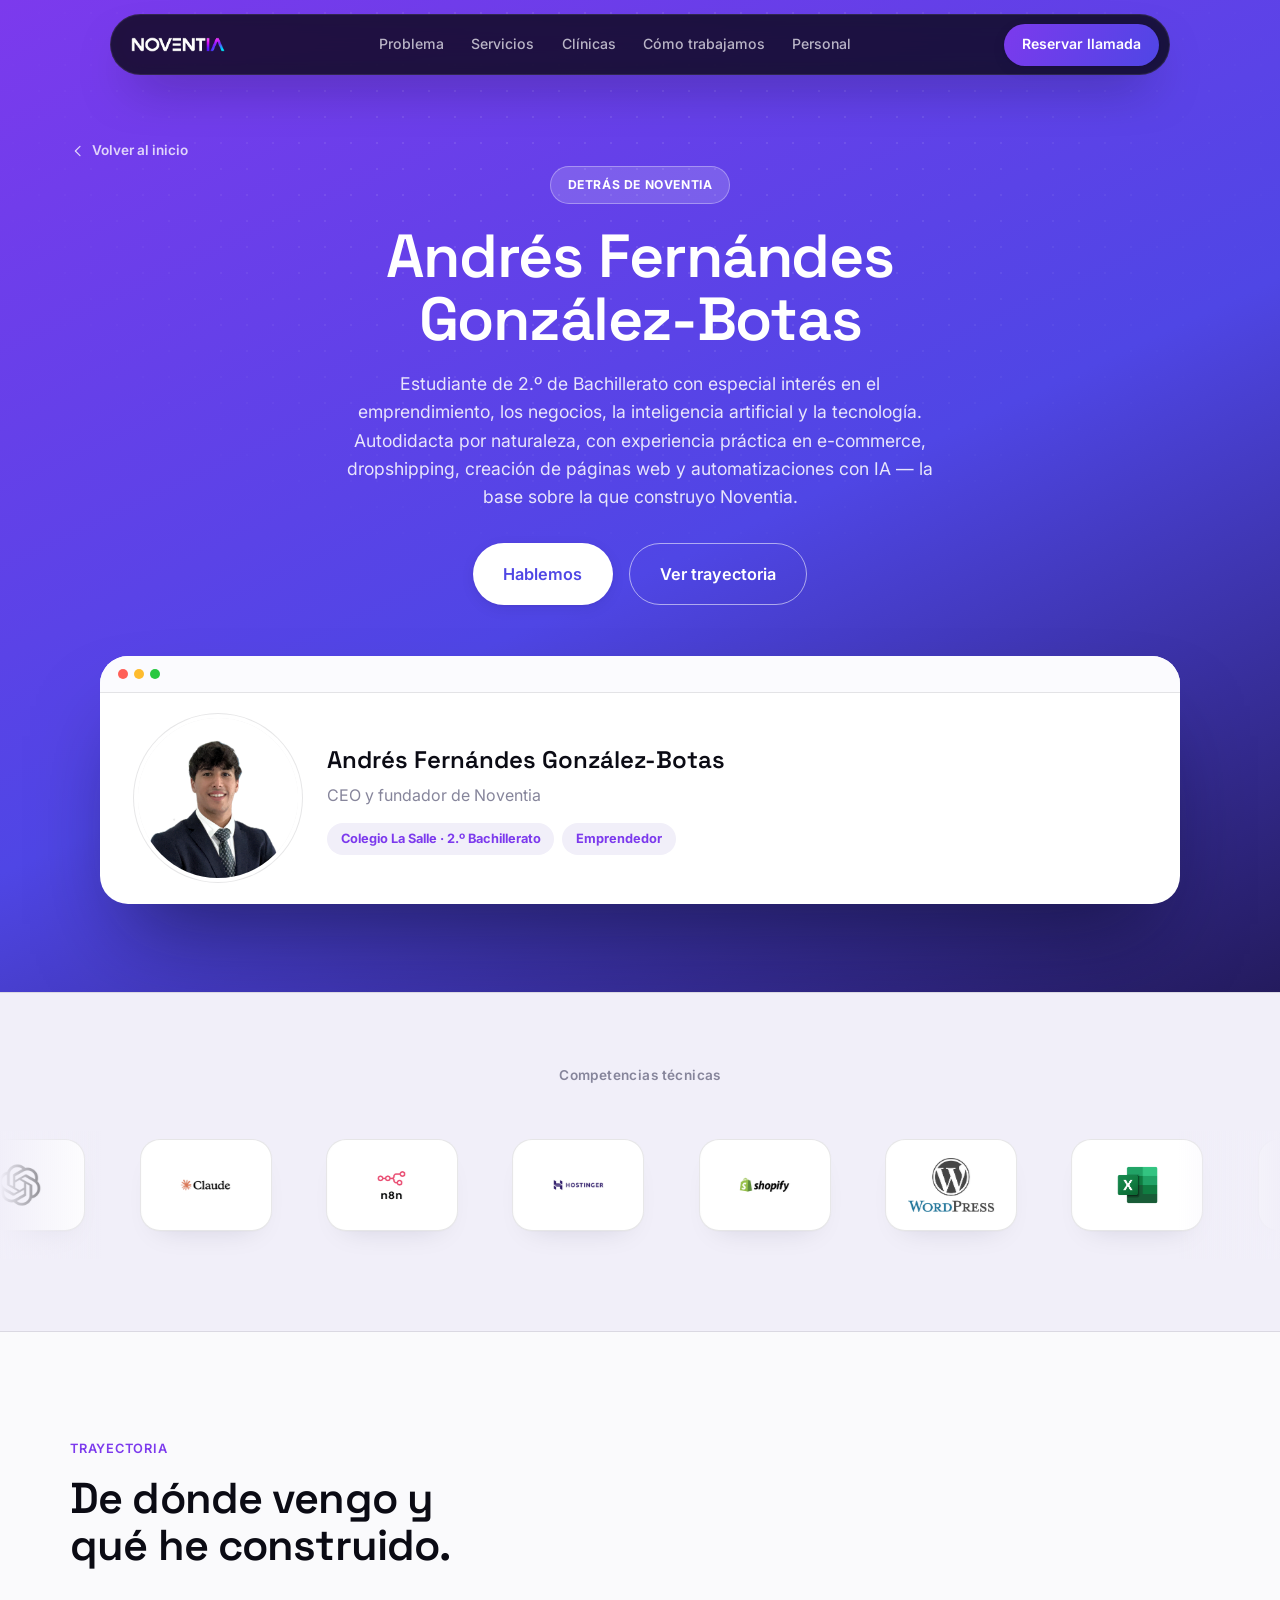
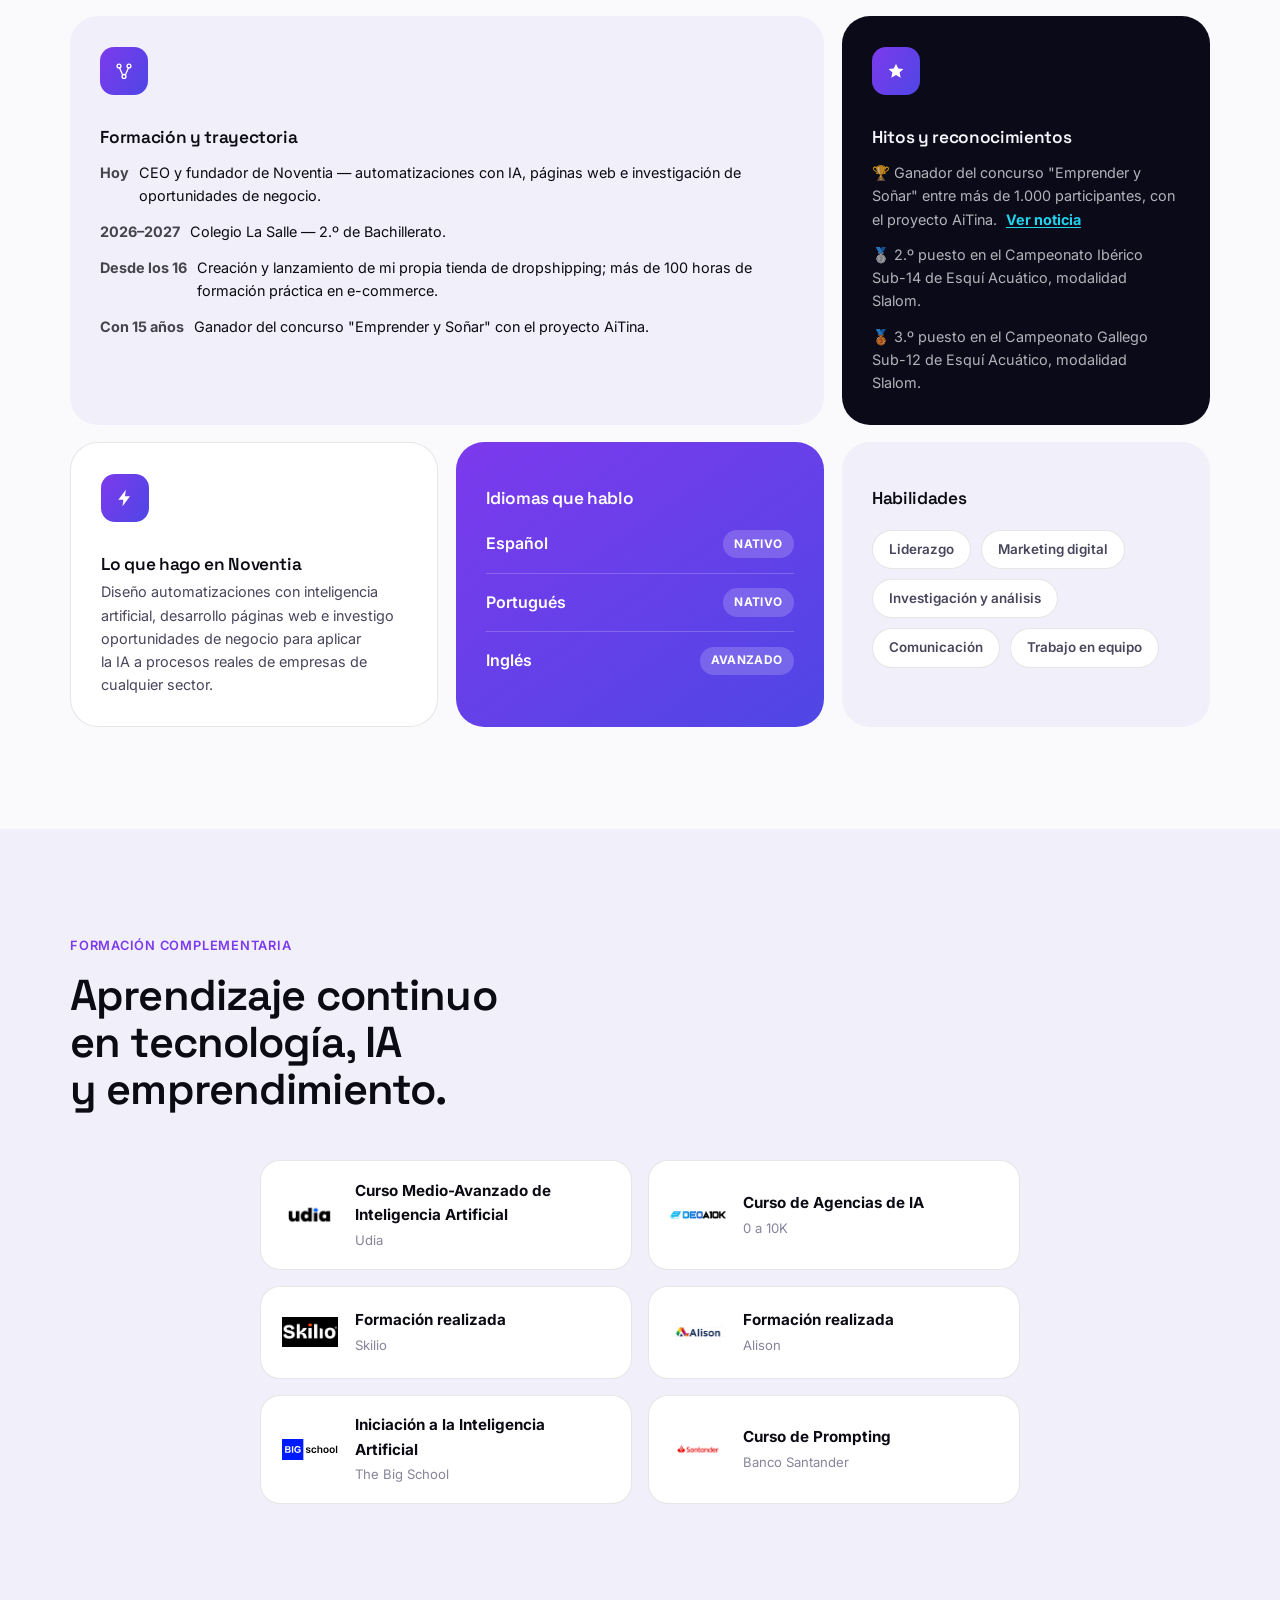
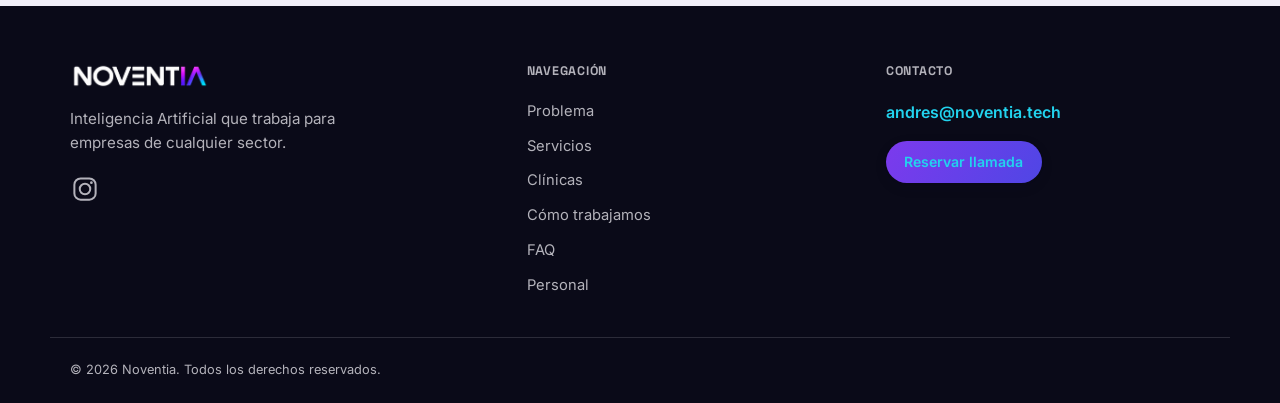
==== commit df30ce8a: "Add files via upload" ====
--- a/noventia-web/persona.html
+++ b/noventia-web/persona.html
@@ -35,6 +35,7 @@
     <symbol id="icon-shield" viewBox="0 0 24 24"><path d="M12 3.2 19 6v6c0 4.9-3 8.3-7 9.1-4-.8-7-4.2-7-9.1V6l7-2.8z" fill="none" stroke="currentColor" stroke-width="1.6" stroke-linejoin="round"/><path d="M8.8 12.2 11 14.4l4.2-4.4" fill="none" stroke="currentColor" stroke-width="1.6" stroke-linecap="round" stroke-linejoin="round"/></symbol>
     <symbol id="icon-close" viewBox="0 0 24 24"><path d="M6 6l12 12M18 6 6 18" fill="none" stroke="currentColor" stroke-width="1.8" stroke-linecap="round"/></symbol>
     <symbol id="icon-menu" viewBox="0 0 24 24"><path d="M4 7h16M4 12h16M4 17h16" fill="none" stroke="currentColor" stroke-width="1.8" stroke-linecap="round"/></symbol>
+    <symbol id="icon-instagram" viewBox="0 0 24 24"><rect x="3.5" y="3.5" width="17" height="17" rx="5" fill="none" stroke="currentColor" stroke-width="1.6"/><circle cx="12" cy="12" r="4.2" fill="none" stroke="currentColor" stroke-width="1.6"/><circle cx="17.1" cy="6.9" r="1.1" fill="currentColor" stroke="none"/></symbol>
   </defs>
 </svg>
 
@@ -273,6 +274,9 @@
     <div class="footer-brand">
       <img src="assets/img/logo-wordmark-transparent.png" alt="Noventia" width="120" height="23">
       <p>Inteligencia Artificial que trabaja para empresas de cualquier sector.</p>
+      <a class="footer-social" href="https://instagram.com/noventia.tech" target="_blank" rel="noopener" aria-label="Instagram de Noventia">
+        <svg class="icon"><use href="#icon-instagram"></use></svg>
+      </a>
     </div>
     <div class="footer-col">
       <p class="footer-col-title">Navegación</p>
@@ -288,7 +292,7 @@
     <div class="footer-col">
       <p class="footer-col-title">Contacto</p>
       <div class="footer-contact">
-        <a href="mailto:hola@noventia.ai">hola@noventia.ai</a>
+        <a href="mailto:andres@noventia.tech">andres@noventia.tech</a>
         <a class="btn btn-primary btn-sm footer-cta" href="index.html#contacto">Reservar llamada</a>
       </div>
     </div>
--- a/noventia-web/styles.css
+++ b/noventia-web/styles.css
@@ -727,6 +727,12 @@
 .footer-contact { display: flex; flex-direction: column; align-items: flex-start; gap: 1rem; }
 .footer-contact a { color: var(--accent-2); font-weight: 600; }
 .footer-cta { color: #fff; }
+.footer-social {
+  display: inline-flex; margin-top: 1.2rem; color: var(--on-dark-soft);
+  transition: color .3s, transform .3s var(--ease-soft);
+}
+.footer-social svg { width: 30px; height: 30px; }
+.footer-social:hover { color: var(--on-dark); transform: translateY(-2px); }
 .footer-bottom { padding-block: 1.4rem; }
 .footer-bottom p { font-size: .8rem; color: var(--on-dark-soft); }
 
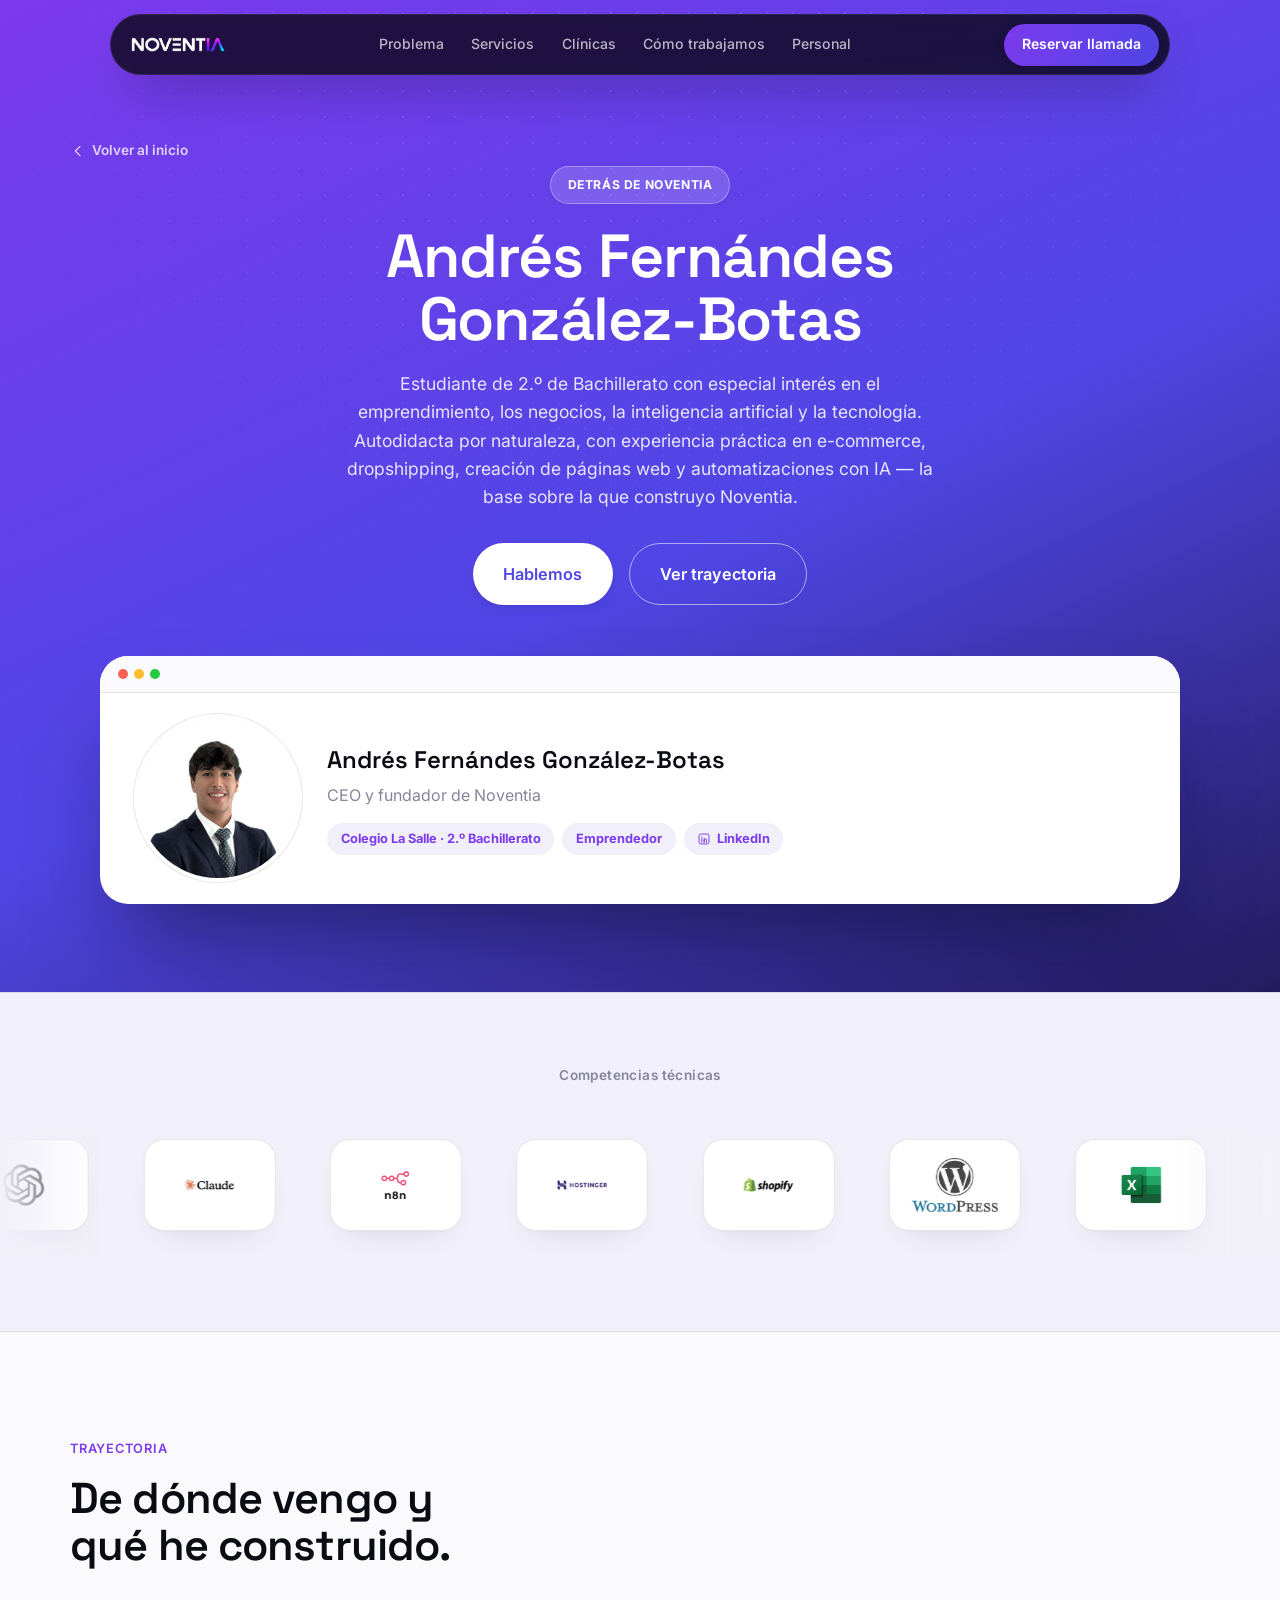
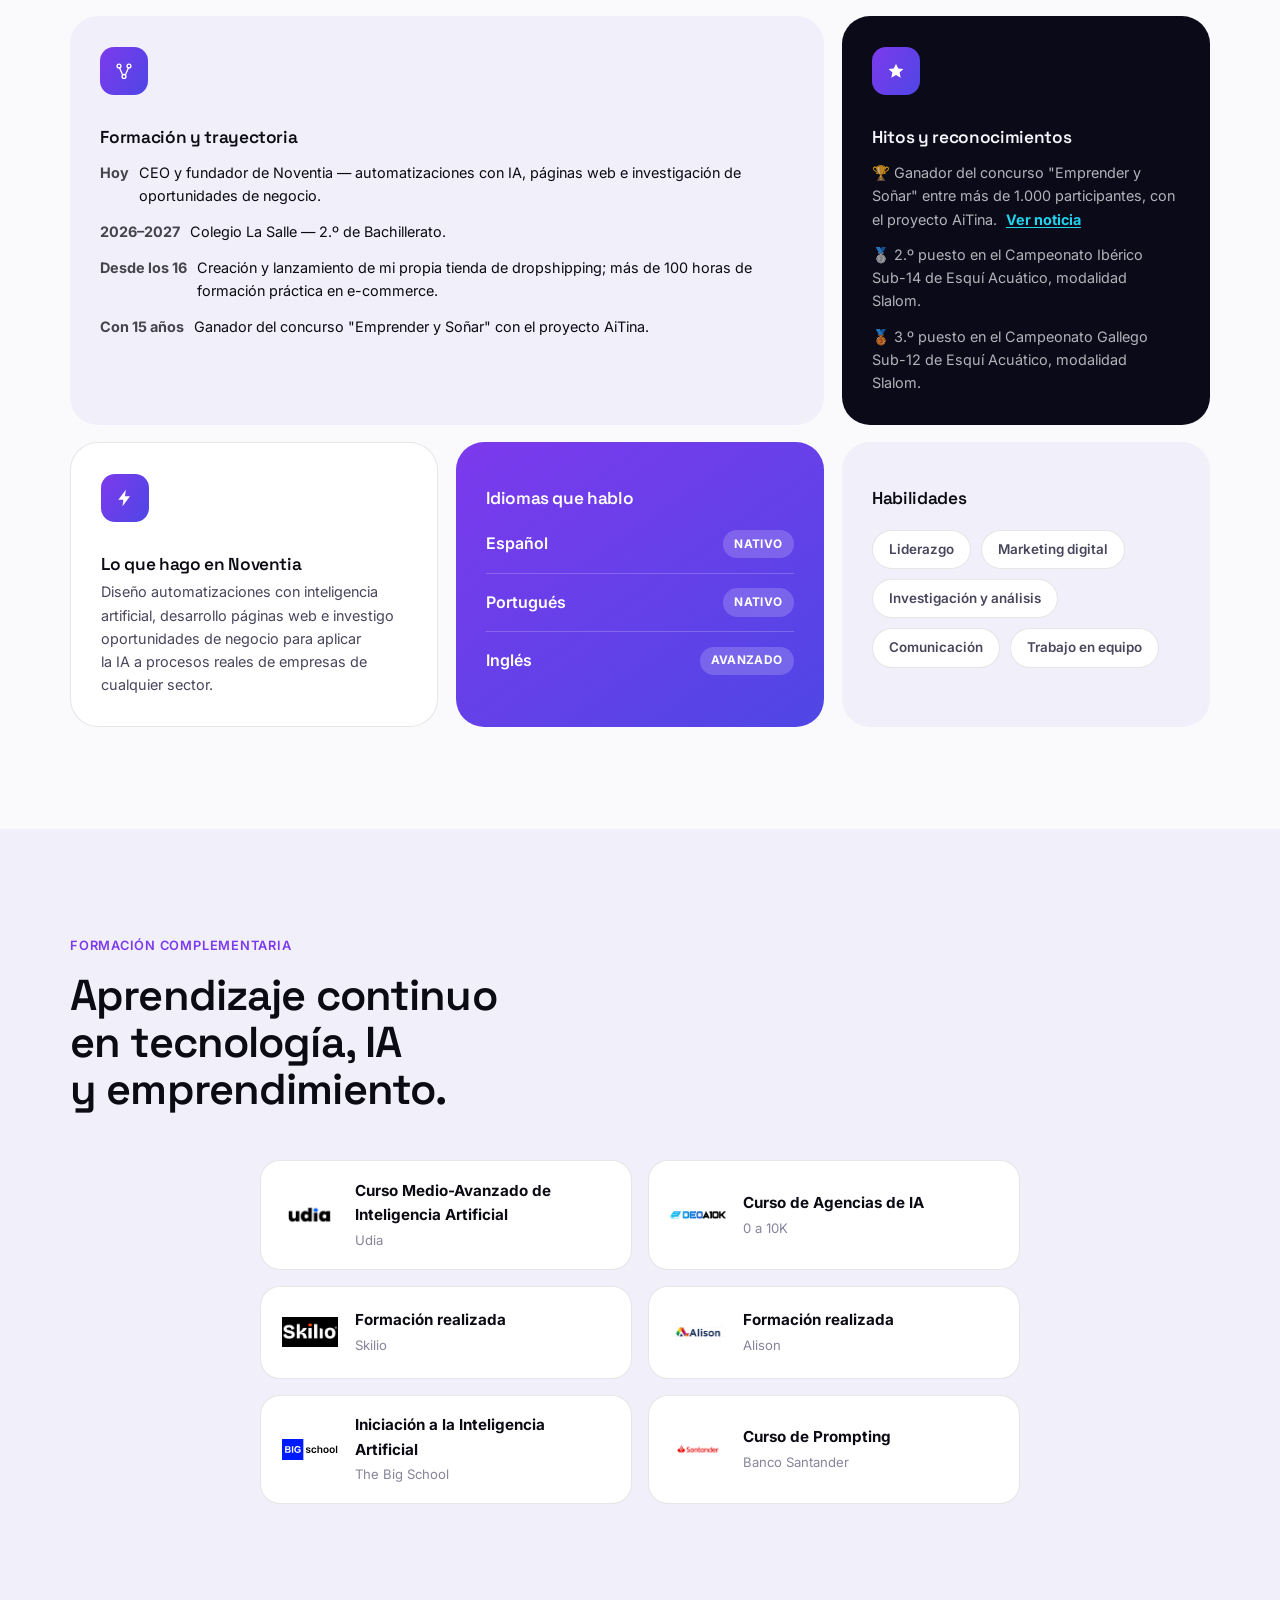
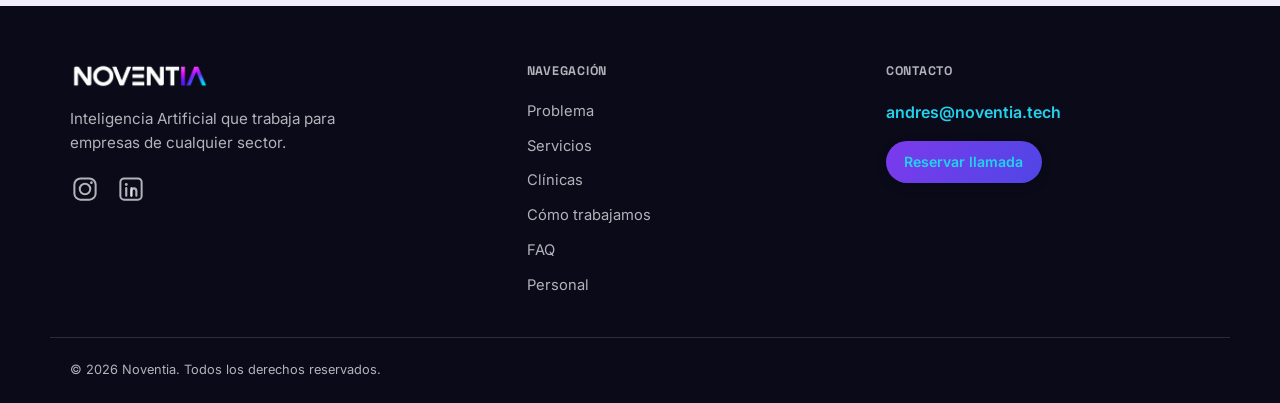
==== commit a9db88d1: "Add files via upload" ====
--- a/noventia-web/persona.html
+++ b/noventia-web/persona.html
@@ -36,6 +36,7 @@
     <symbol id="icon-close" viewBox="0 0 24 24"><path d="M6 6l12 12M18 6 6 18" fill="none" stroke="currentColor" stroke-width="1.8" stroke-linecap="round"/></symbol>
     <symbol id="icon-menu" viewBox="0 0 24 24"><path d="M4 7h16M4 12h16M4 17h16" fill="none" stroke="currentColor" stroke-width="1.8" stroke-linecap="round"/></symbol>
     <symbol id="icon-instagram" viewBox="0 0 24 24"><rect x="3.5" y="3.5" width="17" height="17" rx="5" fill="none" stroke="currentColor" stroke-width="1.6"/><circle cx="12" cy="12" r="4.2" fill="none" stroke="currentColor" stroke-width="1.6"/><circle cx="17.1" cy="6.9" r="1.1" fill="currentColor" stroke="none"/></symbol>
+    <symbol id="icon-linkedin" viewBox="0 0 24 24"><rect x="3.5" y="3.5" width="17" height="17" rx="3" fill="none" stroke="currentColor" stroke-width="1.6"/><circle cx="8.2" cy="8.4" r="1.15" fill="currentColor" stroke="none"/><path d="M8.2 11.3v6.1" fill="none" stroke="currentColor" stroke-width="1.7" stroke-linecap="round"/><path d="M12.3 17.4v-3.6c0-1.4.9-2.3 2.1-2.3s1.9.9 1.9 2.3v3.6" fill="none" stroke="currentColor" stroke-width="1.7" stroke-linecap="round" stroke-linejoin="round"/><path d="M12.3 17.4v-6.1" fill="none" stroke="currentColor" stroke-width="1.7" stroke-linecap="round"/></symbol>
   </defs>
 </svg>
 
@@ -114,6 +115,10 @@
           <div class="mock-tag-row">
             <span class="mock-tag">Colegio La Salle · 2.º Bachillerato</span>
             <span class="mock-tag">Emprendedor</span>
+            <a class="mock-tag mock-tag-link" href="https://www.linkedin.com/in/andr%C3%A9s-fernandes-gonz%C3%A1lez-botas-a63764319/" target="_blank" rel="noopener">
+              <svg class="icon icon-sm"><use href="#icon-linkedin"></use></svg>
+              LinkedIn
+            </a>
           </div>
         </div>
       </div>
@@ -274,9 +279,14 @@
     <div class="footer-brand">
       <img src="assets/img/logo-wordmark-transparent.png" alt="Noventia" width="120" height="23">
       <p>Inteligencia Artificial que trabaja para empresas de cualquier sector.</p>
-      <a class="footer-social" href="https://instagram.com/noventia.tech" target="_blank" rel="noopener" aria-label="Instagram de Noventia">
-        <svg class="icon"><use href="#icon-instagram"></use></svg>
-      </a>
+      <div class="footer-social-row">
+        <a class="footer-social" href="https://instagram.com/noventia.tech" target="_blank" rel="noopener" aria-label="Instagram de Noventia">
+          <svg class="icon"><use href="#icon-instagram"></use></svg>
+        </a>
+        <a class="footer-social" href="https://www.linkedin.com/company/noventia-tech/" target="_blank" rel="noopener" aria-label="LinkedIn de Noventia">
+          <svg class="icon"><use href="#icon-linkedin"></use></svg>
+        </a>
+      </div>
     </div>
     <div class="footer-col">
       <p class="footer-col-title">Navegación</p>
--- a/noventia-web/styles.css
+++ b/noventia-web/styles.css
@@ -727,8 +727,9 @@
 .footer-contact { display: flex; flex-direction: column; align-items: flex-start; gap: 1rem; }
 .footer-contact a { color: var(--accent-2); font-weight: 600; }
 .footer-cta { color: #fff; }
+.footer-social-row { display: flex; gap: 1rem; margin-top: 1.2rem; }
 .footer-social {
-  display: inline-flex; margin-top: 1.2rem; color: var(--on-dark-soft);
+  display: inline-flex; color: var(--on-dark-soft);
   transition: color .3s, transform .3s var(--ease-soft);
 }
 .footer-social svg { width: 30px; height: 30px; }
@@ -839,6 +840,12 @@
   font-size: .8rem; font-weight: 700; padding: .38rem .85rem; border-radius: var(--radius-full);
   background: var(--bg-2); color: var(--accent);
 }
+.mock-tag-link {
+  display: inline-flex; align-items: center; gap: .35rem;
+  transition: background .3s, color .3s;
+}
+.mock-tag-link:hover { background: var(--accent); color: #fff; }
+.mock-tag-link .icon { width: 14px; height: 14px; }
 .mock-stat-row { display: flex; gap: 1.5rem; }
 .mock-stat { text-align: center; }
 .mock-stat-value { display: block; font-family: var(--display); font-weight: 700; font-size: 1.3rem; color: var(--ink); }
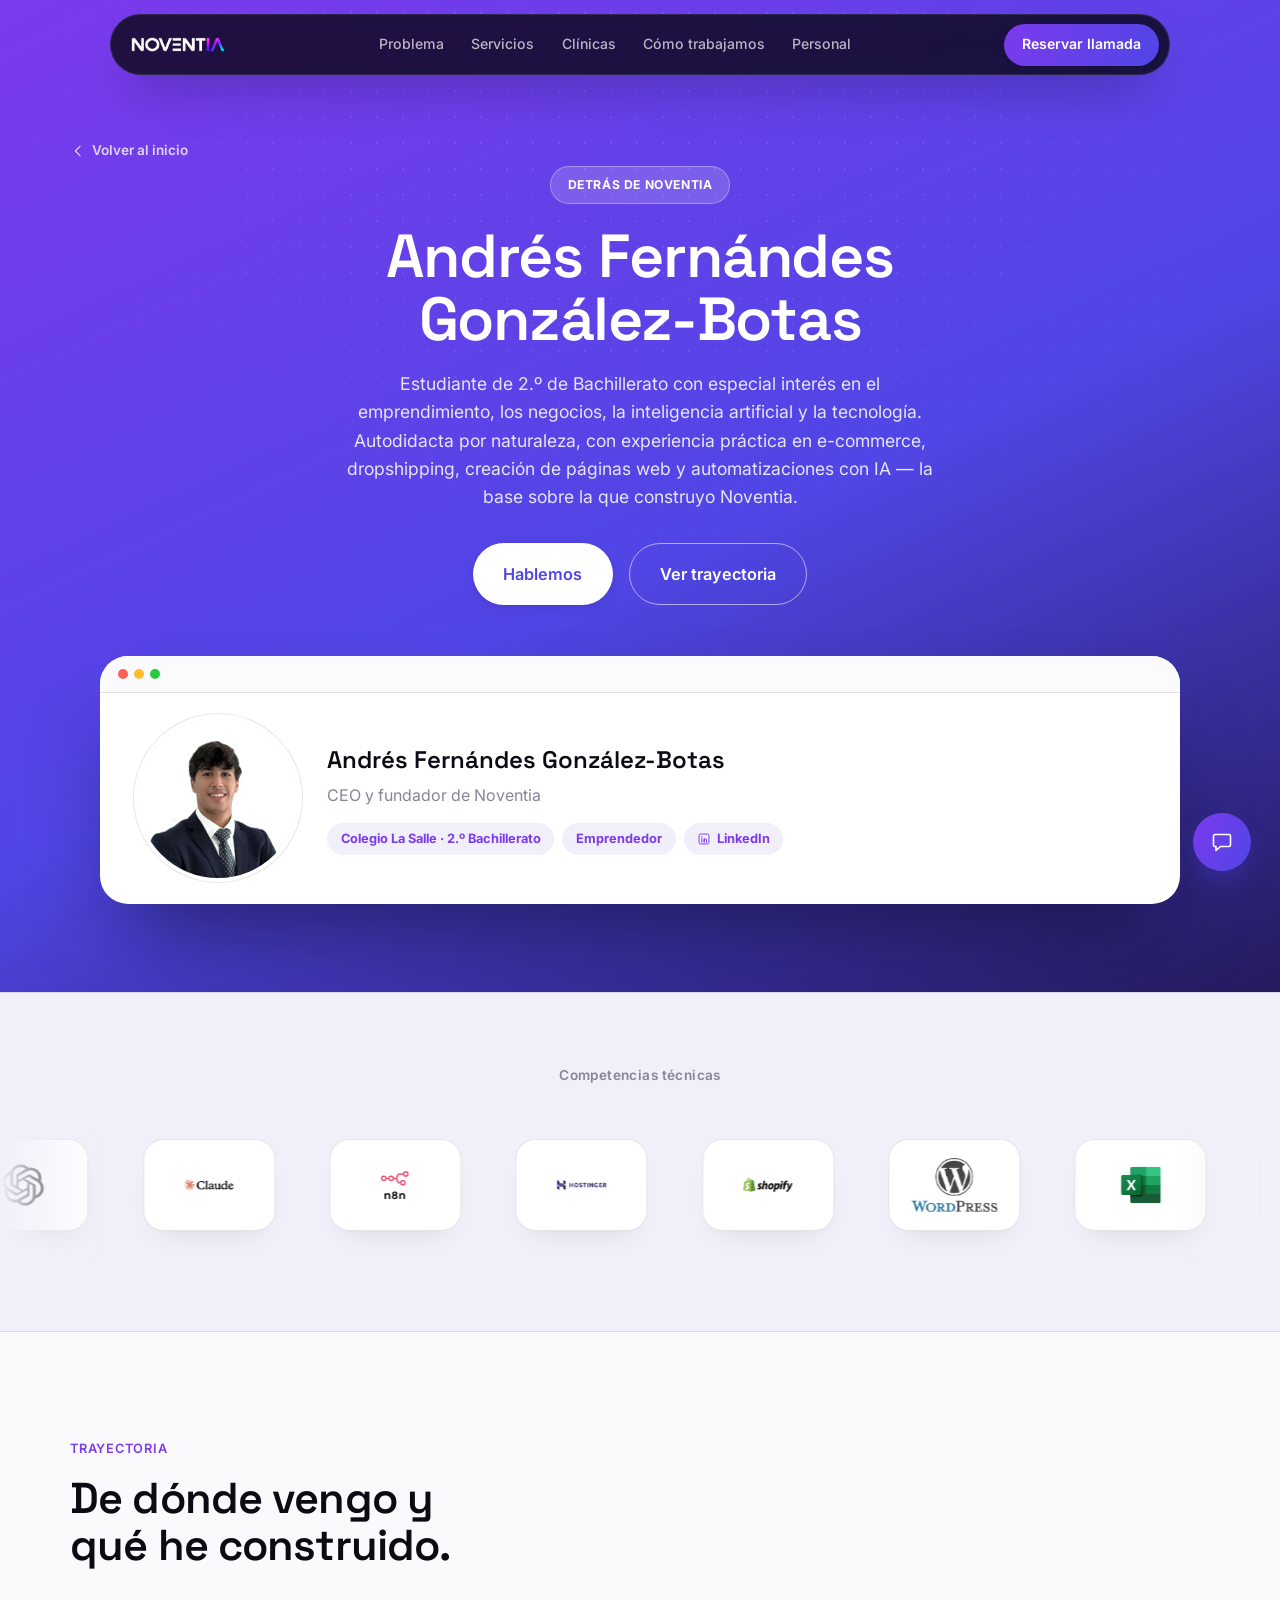
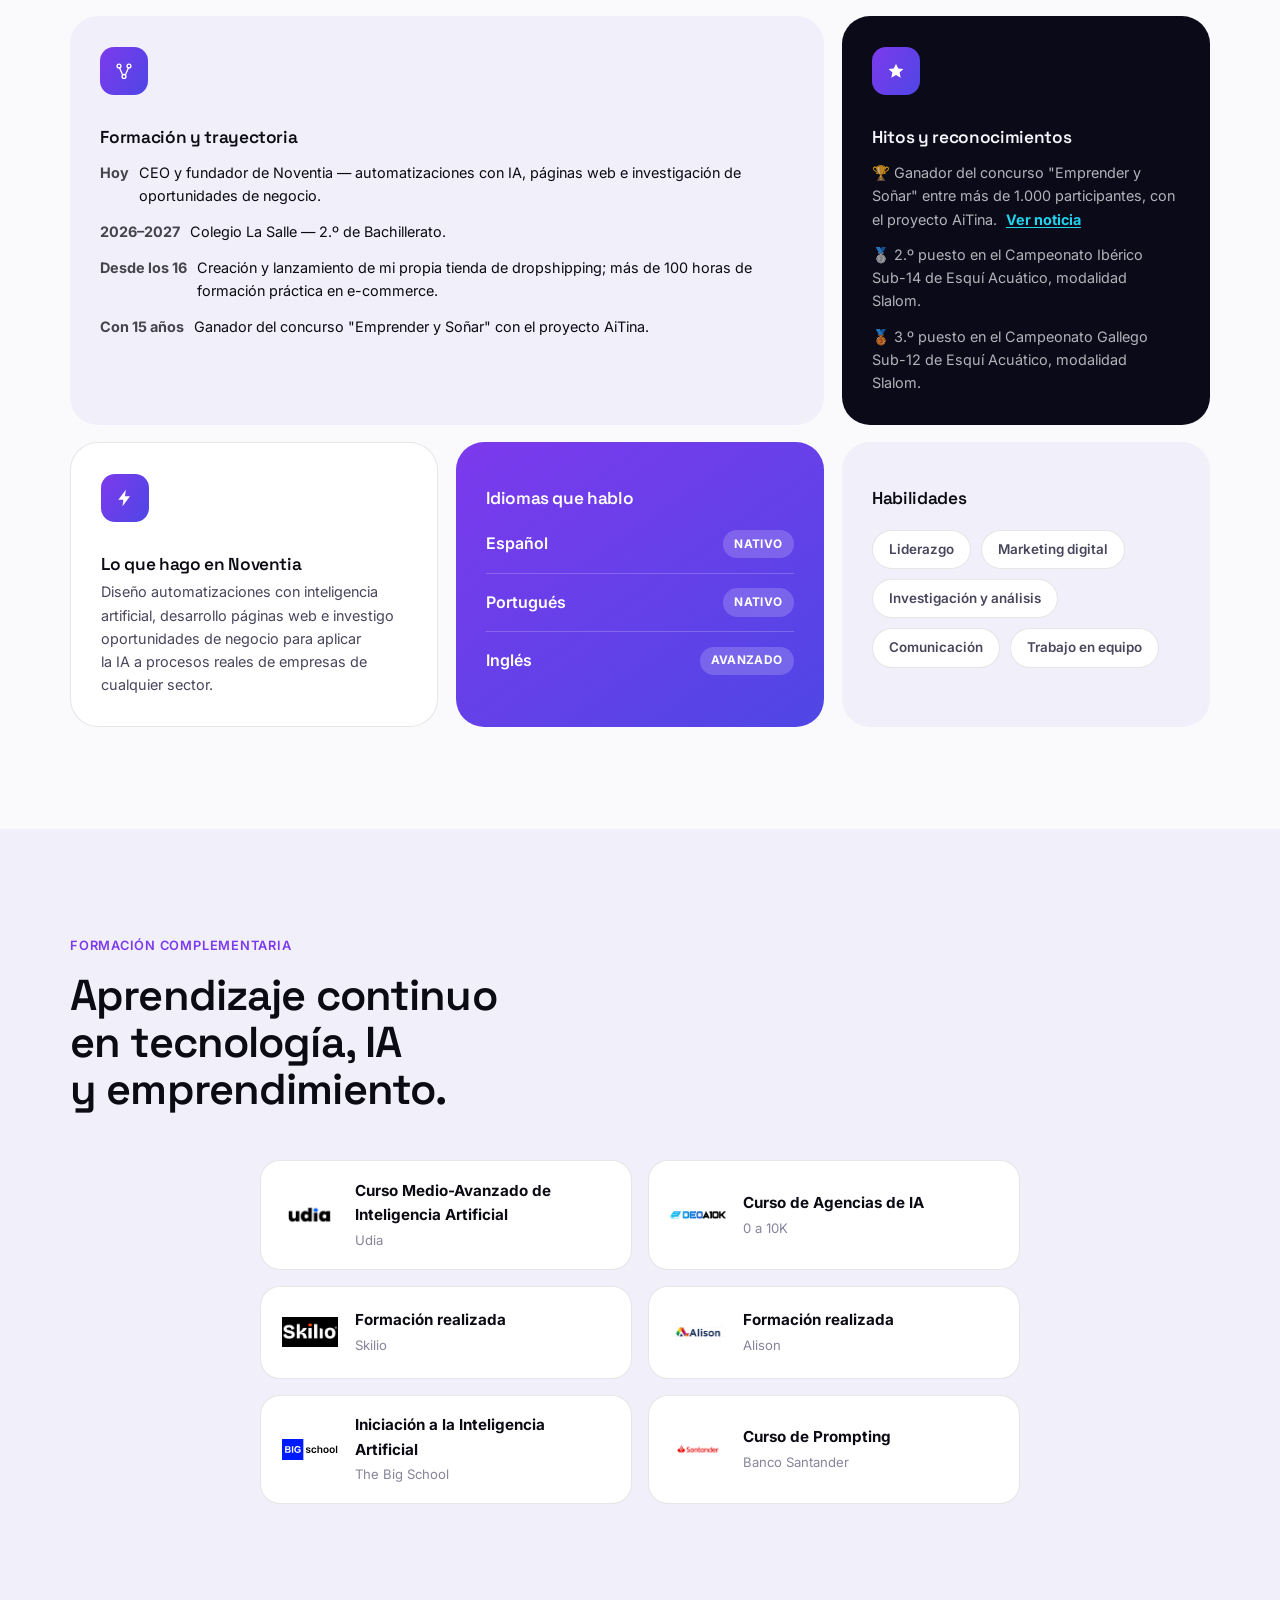
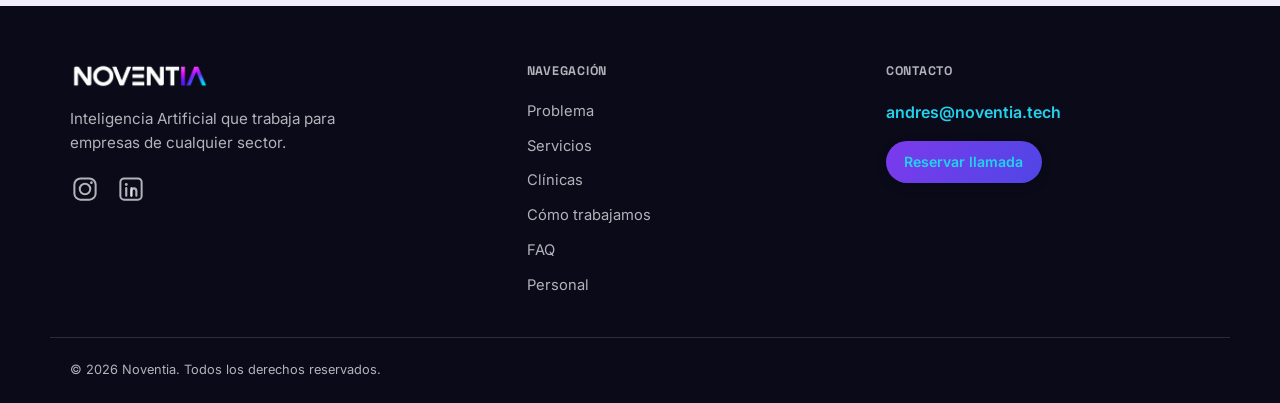
==== commit dcb470c7: "Add files via upload" ====
--- a/noventia-web/persona.html
+++ b/noventia-web/persona.html
@@ -312,6 +312,30 @@
   </div>
 </footer>
 
+<!-- ============ CHAT WIDGET ============ -->
+<div class="chat-widget" data-chat-widget>
+  <button class="chat-toggle" data-chat-toggle aria-label="Abrir chat">
+    <svg class="icon"><use href="#icon-chat"></use></svg>
+  </button>
+  <div class="chat-panel" data-chat-panel aria-hidden="true">
+    <div class="chat-panel-head">
+      <span>Asistente Noventia</span>
+      <button class="chat-close" data-chat-close aria-label="Cerrar chat">
+        <svg class="icon icon-sm"><use href="#icon-close"></use></svg>
+      </button>
+    </div>
+    <div class="chat-messages" data-chat-messages>
+      <div class="chat-msg chat-msg-bot">¡Hola! Soy el asistente de Noventia. ¿En qué puedo ayudarte?</div>
+    </div>
+    <form class="chat-form" data-chat-form>
+      <input type="text" data-chat-input placeholder="Escribe tu mensaje…" autocomplete="off" required>
+      <button type="submit" aria-label="Enviar">
+        <svg class="icon icon-sm"><use href="#icon-arrow"></use></svg>
+      </button>
+    </form>
+  </div>
+</div>
+
 <script defer src="lib/gsap.min.js"></script>
 <script defer src="lib/ScrollTrigger.min.js"></script>
 <script defer src="lib/manifest.js"></script>
--- a/noventia-web/styles.css
+++ b/noventia-web/styles.css
@@ -252,6 +252,9 @@
 }
 .service-card-flagship { border: 1px solid rgba(124,58,237,0.35); }
 .service-card-flagship .link-arrow { margin-top: 1rem; }
+.service-mini-list { margin-top: 1.3rem; display: flex; flex-direction: column; gap: .6rem; }
+.service-mini-list li { display: flex; align-items: center; gap: .55rem; font-size: .87rem; font-weight: 500; color: var(--ink-soft); }
+.service-mini-list .icon { color: var(--accent); flex-shrink: 0; }
 
 .check-list { display: grid; grid-template-columns: minmax(0, 1fr); gap: .8rem; margin-top: 1.6rem; }
 @media (min-width: 540px) { .check-list { grid-template-columns: repeat(2, minmax(0, 1fr)); } }
@@ -1040,6 +1043,71 @@
 [data-reveal].is-revealed { opacity: 1; transform: none; }
 
 /* =============================================================
+   17b. Chat widget
+   ============================================================= */
+.chat-widget { position: fixed; right: clamp(1rem, 3vw, 1.8rem); bottom: clamp(1rem, 3vw, 1.8rem); z-index: 60; }
+.chat-toggle {
+  width: 58px; height: 58px; border-radius: 50%; border: none; cursor: pointer;
+  background: var(--gradient-cta); color: #fff;
+  display: grid; place-items: center;
+  box-shadow: 0 14px 30px -10px rgba(79,70,229,0.55);
+  transition: transform .3s var(--ease-soft), box-shadow .3s var(--ease-soft);
+}
+.chat-toggle:hover { transform: translateY(-2px) scale(1.04); box-shadow: 0 18px 36px -8px rgba(79,70,229,0.6); }
+.chat-toggle .icon { width: 24px; height: 24px; }
+
+.chat-panel {
+  position: absolute; right: 0; bottom: calc(100% + 1rem);
+  width: min(340px, calc(100vw - 2rem));
+  background: var(--paper); border-radius: var(--radius-lg);
+  border: 1px solid var(--line);
+  box-shadow: 0 30px 60px -20px rgba(10,10,30,0.35);
+  display: flex; flex-direction: column; overflow: hidden;
+  opacity: 0; visibility: hidden; transform: translateY(12px) scale(.97);
+  transform-origin: bottom right;
+  transition: opacity .25s var(--ease-soft), transform .25s var(--ease-soft), visibility .25s;
+}
+.chat-panel.is-open { opacity: 1; visibility: visible; transform: translateY(0) scale(1); }
+
+.chat-panel-head {
+  display: flex; align-items: center; justify-content: space-between;
+  padding: .9rem 1.1rem; background: var(--navy); color: #fff;
+  font-family: var(--display); font-weight: 600; font-size: .92rem;
+}
+.chat-close { background: none; border: none; color: rgba(255,255,255,0.75); cursor: pointer; display: grid; place-items: center; padding: .2rem; }
+.chat-close:hover { color: #fff; }
+
+.chat-messages {
+  flex: 1; max-height: 360px; min-height: 200px; overflow-y: auto;
+  padding: 1rem 1rem .6rem; display: flex; flex-direction: column; gap: .6rem;
+  background: var(--bg);
+}
+.chat-msg {
+  max-width: 84%; padding: .6rem .85rem; border-radius: var(--radius); font-size: .87rem; line-height: 1.45;
+}
+.chat-msg-bot { align-self: flex-start; background: #fff; border: 1px solid var(--line); color: var(--ink); border-bottom-left-radius: 4px; }
+.chat-msg-user { align-self: flex-end; background: var(--gradient-cta); color: #fff; border-bottom-right-radius: 4px; }
+.chat-msg.is-typing { color: var(--ink-mute); font-style: italic; }
+
+.chat-form {
+  display: flex; gap: .5rem; padding: .8rem; border-top: 1px solid var(--line); background: var(--paper);
+}
+.chat-form input {
+  flex: 1; min-width: 0; border: 1px solid var(--line); border-radius: var(--radius-full);
+  padding: .6rem 1rem; font-size: .87rem; font-family: var(--sans); color: var(--ink);
+}
+.chat-form input:focus { outline: none; border-color: var(--accent); }
+.chat-form button {
+  width: 38px; height: 38px; flex-shrink: 0; border-radius: 50%; border: none; cursor: pointer;
+  background: var(--gradient-cta); color: #fff; display: grid; place-items: center;
+}
+.chat-form button .icon { width: 16px; height: 16px; }
+
+@media (max-width: 480px) {
+  .chat-panel { position: fixed; right: 1rem; left: 1rem; bottom: calc(1rem + 70px); width: auto; }
+}
+
+/* =============================================================
    18. Responsive tweaks
    ============================================================= */
 @media (max-width: 539px) {
